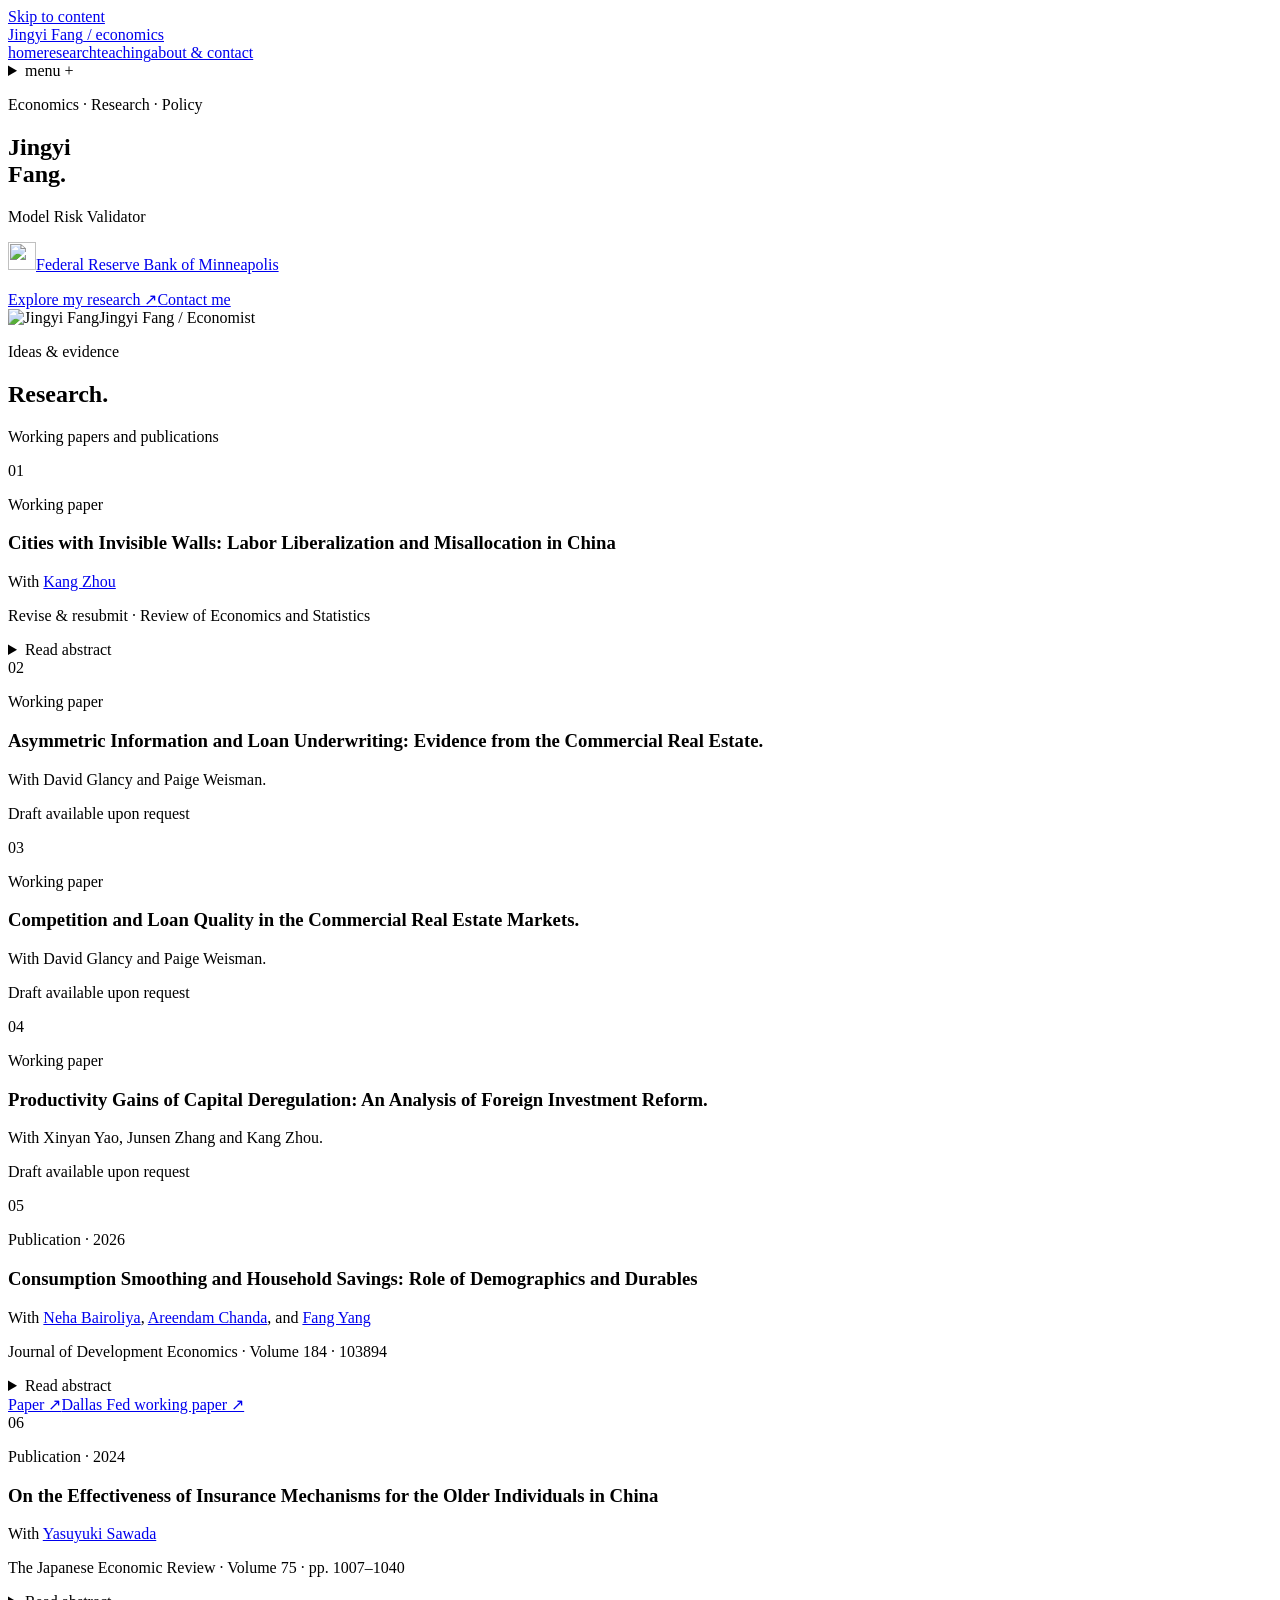
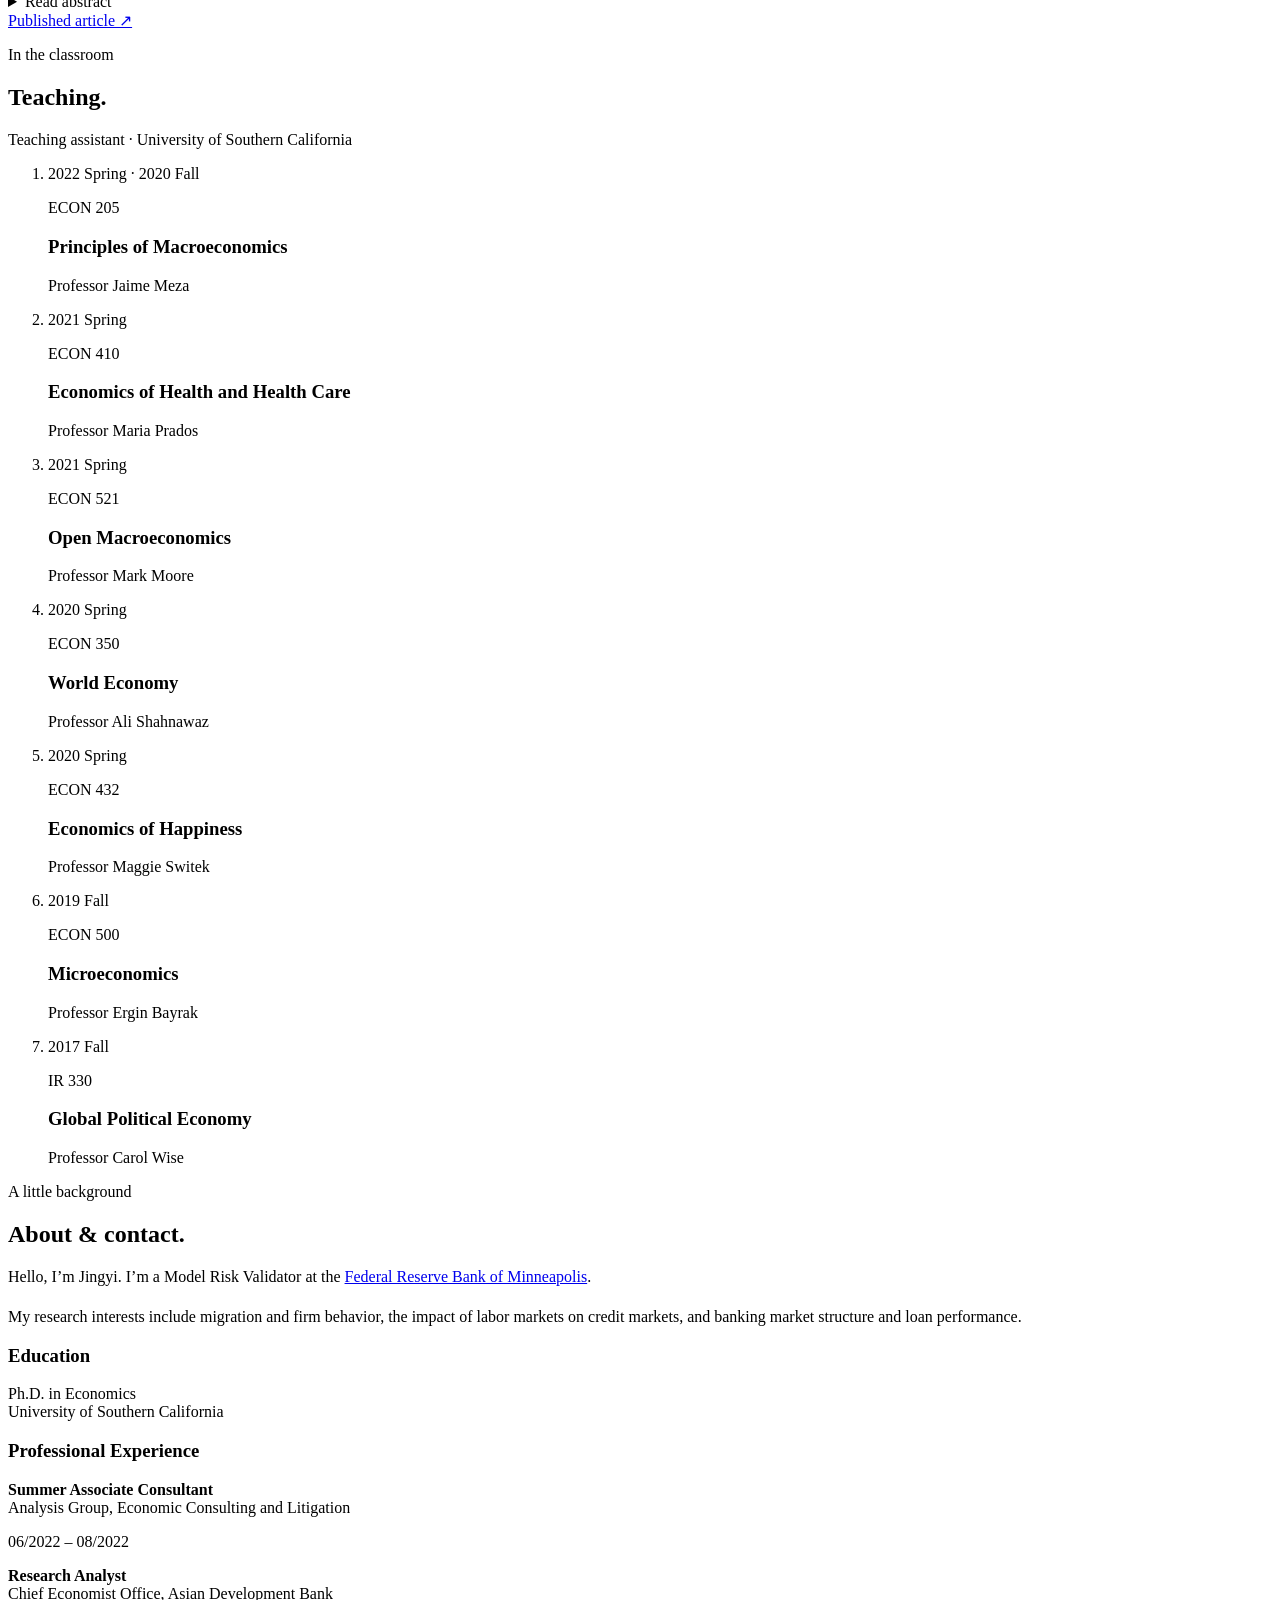
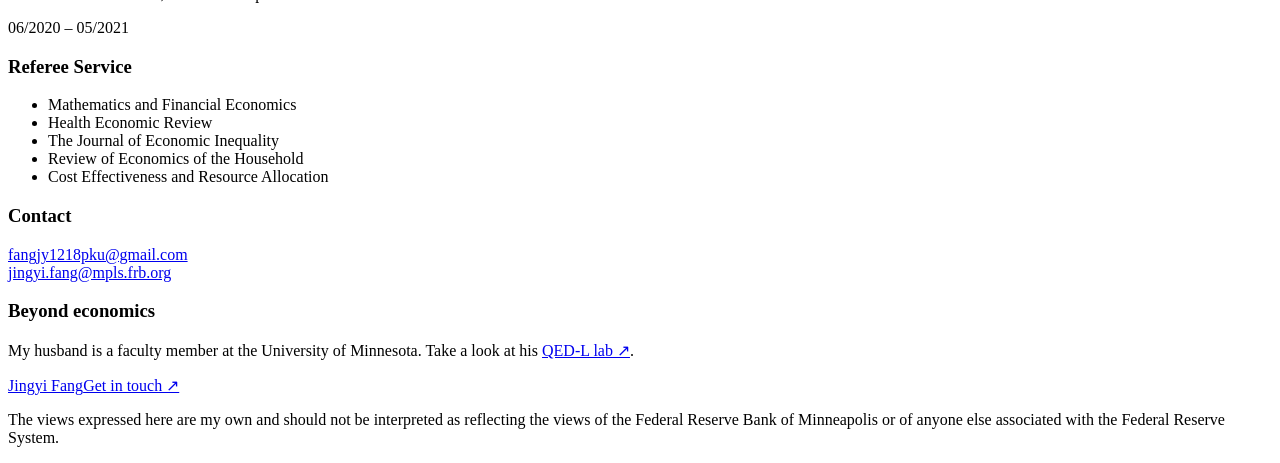
==== index.html @ 9ae495a2 "Add Jingyi Fang personal website" ====
<!doctype html><html lang="en"><head><meta charset="utf-8"><meta name="viewport" content="width=device-width,initial-scale=1"><title>Jingyi Fang | Economics</title><meta name="description" content="Jingyi Fang — economist and Model Risk Validator at the Federal Reserve Bank of Minneapolis. Research, publications, and teaching."><link rel="stylesheet" href="assets/style.css"><link rel="icon" href="assets/favicon.svg" type="image/svg+xml"></head><body><a class="skip" href="#main">Skip to content</a><header><a class="brand" href="#home">Jingyi Fang<span> / economics</span></a><nav aria-label="Main navigation"><a href="#home" aria-current="location">home</a><a href="#research" >research</a><a href="#teaching" >teaching</a><a href="#about" >about & contact</a></nav><details class="mobile"><summary>menu +</summary><nav aria-label="Mobile navigation"><a href="#home" aria-current="location">home</a><a href="#research" >research</a><a href="#teaching" >teaching</a><a href="#about" >about & contact</a></nav></details></header><main id="main"><section class="hero" id="home"><div class="hero-copy"><p class="eyebrow">Economics · Research · Policy</p><h1>Jingyi <br>Fang<span class="dot">.</span></h1><p class="position">Model Risk Validator</p><p class="affiliation"><a class="institution-link" href="https://www.minneapolisfed.org/" target="_blank" rel="noopener noreferrer"><img class="fed-symbol" src="assets/minneapolis-fed-symbol.svg" alt="" width="28" height="28"><span>Federal Reserve Bank of Minneapolis</span></a></p><div class="actions"><a class="button" href="#research">Explore my research ↗</a><a class="button outline" href="mailto:fangjy1218pku@gmail.com">Contact me</a></div></div><div class="portrait-wrap"><img src="assets/portrait.jpg" alt="Jingyi Fang" width="761" height="825"><span class="photo-caption">Jingyi Fang / Economist</span></div></section><section class="page-top" id="research"><p class="eyebrow">Ideas & evidence</p><h2>Research<span class="dot">.</span></h2><p>Working papers and publications</p></section><section class="section papers"><article id="invisible-walls" class="paper"><span class="paper-number">01</span><div><p class="eyebrow">Working paper</p><h3>Cities with Invisible Walls: Labor Liberalization and Misallocation in China</h3><p class="authors">With <a href="https://sites.google.com/view/zkhk">Kang Zhou</a></p><p class="journal">Revise & resubmit · Review of Economics and Statistics</p><details class="abstract"><summary>Read abstract</summary><p>We study the implications of migration barriers for labor misallocation by exploiting China’s hukou reform in the 2000s. The reform relaxed restrictions on rural migrant workers by granting them local hukou status. Employment increased by 26.0%, capital by 9.1%, and marginal revenue products of labor decreased by 30.2% for baseline high-productivity firms relative to low-productivity firms in treated prefectures compared with untreated ones. This suggests improved allocative efficiency as labor moved toward more productive firms. Efficiency gains were attenuated in later-reformed regions exposed to competition from early reform adopters. At the aggregate level, the reform increased productivity by 3.5% and manufacturing output by 6.48%.</p></details><div class="actions"></div></div></article><article id="loan-underwriting" class="paper"><span class="paper-number">02</span><div><p class="eyebrow">Working paper</p><h3>Asymmetric Information and Loan Underwriting: Evidence from the Commercial Real Estate.</h3><p class="authors">With David Glancy and Paige Weisman.</p><p class="draft-note">Draft available upon request</p></div></article><article id="competition-loan-quality" class="paper"><span class="paper-number">03</span><div><p class="eyebrow">Working paper</p><h3>Competition and Loan Quality in the Commercial Real Estate Markets.</h3><p class="authors">With David Glancy and Paige Weisman.</p><p class="draft-note">Draft available upon request</p></div></article><article id="capital-deregulation" class="paper"><span class="paper-number">04</span><div><p class="eyebrow">Working paper</p><h3>Productivity Gains of Capital Deregulation: An Analysis of Foreign Investment Reform.</h3><p class="authors">With Xinyan Yao, Junsen Zhang and Kang Zhou.</p><p class="draft-note">Draft available upon request</p></div></article><article id="consumption" class="paper"><span class="paper-number">05</span><div><p class="eyebrow">Publication · 2026</p><h3>Consumption Smoothing and Household Savings: Role of Demographics and Durables</h3><p class="authors">With <a href="https://www.nehabairoliya.com/">Neha Bairoliya</a>, <a href="https://faculty.lsu.edu/achanda/">Areendam Chanda</a>, and <a href="https://sites.google.com/view/fangyang/home">Fang Yang</a></p><p class="journal">Journal of Development Economics · Volume 184 · 103894</p><details class="abstract"><summary>Read abstract</summary><p>The canonical prediction of life-cycle models—that individuals smooth consumption over their lifetime—has mostly been tested in developed countries and has found little empirical support. We provide a developing-country perspective by examining life-cycle consumption, income, and savings in India. Unlike in the U.S., Indian households exhibit no growth in nondurable consumption after adjusting for family size. Saving for lumpy investments in consumer durables is a key driver of high savings rates and flat nondurable consumption over the life cycle.</p></details><div class="actions"><a class="button outline" href="https://papers.ssrn.com/sol3/papers.cfm?abstract_id=3997997">Paper ↗</a><a class="text-link" href="https://www.dallasfed.org/~/media/documents/research/papers/2025/wp2537.pdf">Dallas Fed working paper ↗</a></div></div></article><article id="insurance" class="paper"><span class="paper-number">06</span><div><p class="eyebrow">Publication · 2024</p><h3>On the Effectiveness of Insurance Mechanisms for the Older Individuals in China</h3><p class="authors">With <a href="https://sites.google.com/site/yasuyukisawadapage/main">Yasuyuki Sawada</a></p><p class="journal">The Japanese Economic Review · Volume 75 · pp. 1007–1040</p><details class="abstract"><summary>Read abstract</summary><p>Does consumption smoothing indicate efficient insurance mechanisms for older individuals? Using China Health and Retirement Longitudinal Study panel data from 2011, 2013, 2015, and 2018, we examine institutional and personal insurance channels. Conventional tests support consumption smoothing against adverse health shocks, particularly for basic food consumption. Yet the welfare costs of these shocks can be substantial, especially in rural areas. The findings suggest that stronger long-term care, pension systems, and other social safety nets can improve welfare even when consumption appears insensitive to shocks.</p></details><div class="actions"><a class="button outline" href="https://link.springer.com/article/10.1007/s42973-024-00181-6">Published article ↗</a></div></div></article></section><section class="page-top" id="teaching"><p class="eyebrow">In the classroom</p><h2>Teaching<span class="dot">.</span></h2><p>Teaching assistant · University of Southern California</p></section><section class="section"><ol class="courses"><li><div class="term">2022 Spring · 2020 Fall</div><div><p class="eyebrow">ECON 205</p><h3>Principles of Macroeconomics</h3><p>Professor Jaime Meza</p></div></li><li><div class="term">2021 Spring</div><div><p class="eyebrow">ECON 410</p><h3>Economics of Health and Health Care</h3><p>Professor Maria Prados</p></div></li><li><div class="term">2021 Spring</div><div><p class="eyebrow">ECON 521</p><h3>Open Macroeconomics</h3><p>Professor Mark Moore</p></div></li><li><div class="term">2020 Spring</div><div><p class="eyebrow">ECON 350</p><h3>World Economy</h3><p>Professor Ali Shahnawaz</p></div></li><li><div class="term">2020 Spring</div><div><p class="eyebrow">ECON 432</p><h3>Economics of Happiness</h3><p>Professor Maggie Switek</p></div></li><li><div class="term">2019 Fall</div><div><p class="eyebrow">ECON 500</p><h3>Microeconomics</h3><p>Professor Ergin Bayrak</p></div></li><li><div class="term">2017 Fall</div><div><p class="eyebrow">IR 330</p><h3>Global Political Economy</h3><p>Professor Carol Wise</p></div></li></ol></section><section class="page-top" id="about"><p class="eyebrow">A little background</p><h2>About & contact<span class="dot">.</span></h2></section><section class="section about one-page-about"><div><p style="margin-bottom:22px">Hello, I’m Jingyi. I’m a Model Risk Validator at the <a href="https://www.minneapolisfed.org/" target="_blank" rel="noopener noreferrer">Federal Reserve Bank of Minneapolis</a>.</p><p>My research interests include migration and firm behavior, the impact of labor markets on credit markets, and banking market structure and loan performance.</p><div class="info"><h3>Education</h3><p>Ph.D. in Economics<br>University of Southern California</p></div><div class="info"><h3>Professional Experience</h3><div class="experience-entry"><p><strong>Summer Associate Consultant</strong><br>Analysis Group, Economic Consulting and Litigation</p><p class="experience-dates"><time datetime="2022-06">06/2022</time> – <time datetime="2022-08">08/2022</time></p></div><div class="experience-entry"><p><strong>Research Analyst</strong><br>Chief Economist Office, Asian Development Bank</p><p class="experience-dates"><time datetime="2020-06">06/2020</time> – <time datetime="2021-05">05/2021</time></p></div></div><div class="info"><h3>Referee Service</h3><ul class="referee-list"><li>Mathematics and Financial Economics</li><li>Health Economic Review</li><li>The Journal of Economic Inequality</li><li>Review of Economics of the Household</li><li>Cost Effectiveness and Resource Allocation</li></ul></div><div class="info"><h3>Contact</h3><p><a href="mailto:fangjy1218pku@gmail.com">fangjy1218pku@gmail.com</a><br><a href="mailto:jingyi.fang@mpls.frb.org">jingyi.fang@mpls.frb.org</a></p></div><div class="info"><h3>Beyond economics</h3><p>My husband is a faculty member at the University of Minnesota. Take a look at his <a href="https://sites.google.com/view/gang-qiu/">QED-L lab ↗</a>.</p></div></div></section></main><footer><div class="foot-top"><a class="brand" href="#home">Jingyi Fang</a><a href="mailto:fangjy1218pku@gmail.com">Get in touch ↗</a></div><p>The views expressed here are my own and should not be interpreted as reflecting the views of the Federal Reserve Bank of Minneapolis or of anyone else associated with the Federal Reserve System.</p></footer><script>
const navLinks = [...document.querySelectorAll('nav a')];
const sections = [...document.querySelectorAll('#home,#research,#teaching,#about')];
function updateNav(){let active='home';for(const section of sections){if(section.getBoundingClientRect().top<=150)active=section.id;}for(const link of navLinks){if(link.hash==='#'+active)link.setAttribute('aria-current','location');else link.removeAttribute('aria-current');}}
window.addEventListener('scroll',updateNav,{passive:true});window.addEventListener('resize',updateNav);updateNav();
for(const link of navLinks)link.addEventListener('click',()=>{document.querySelector('.mobile').open=false;});
</script></body></html>
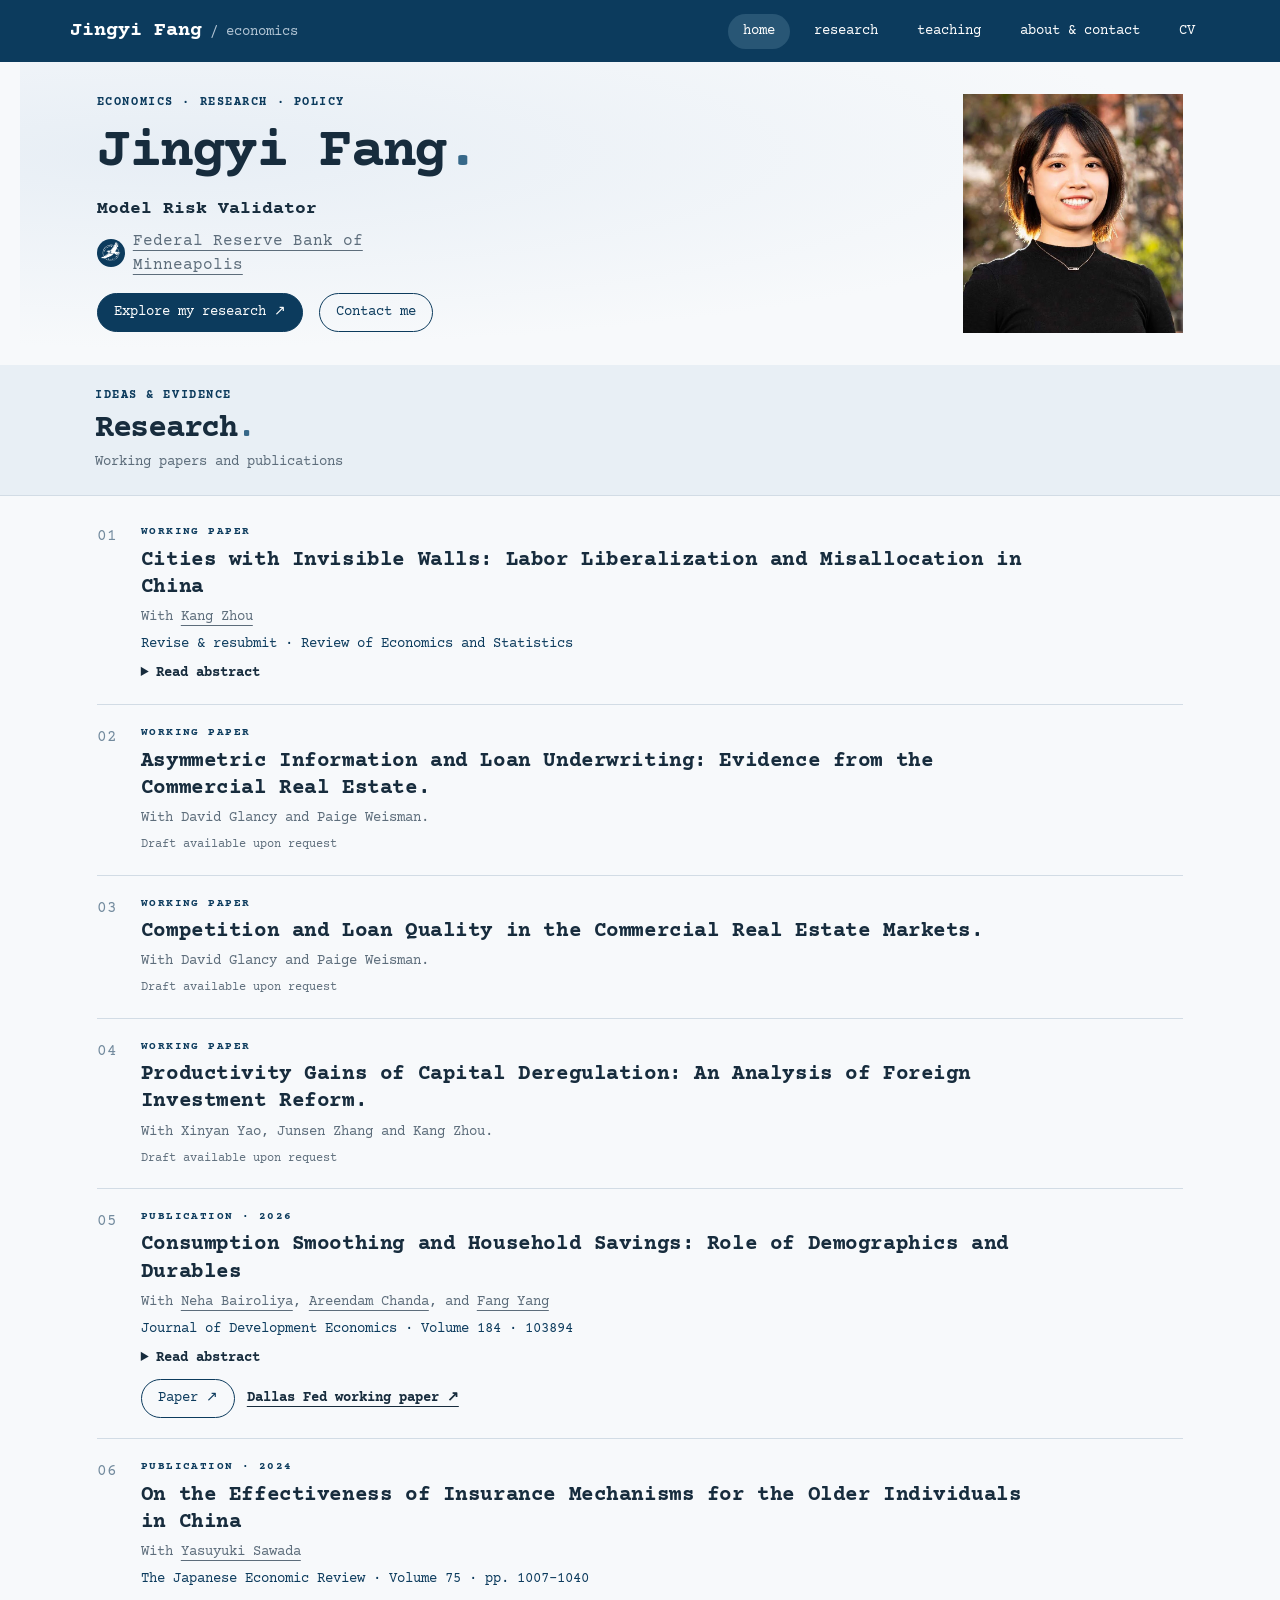
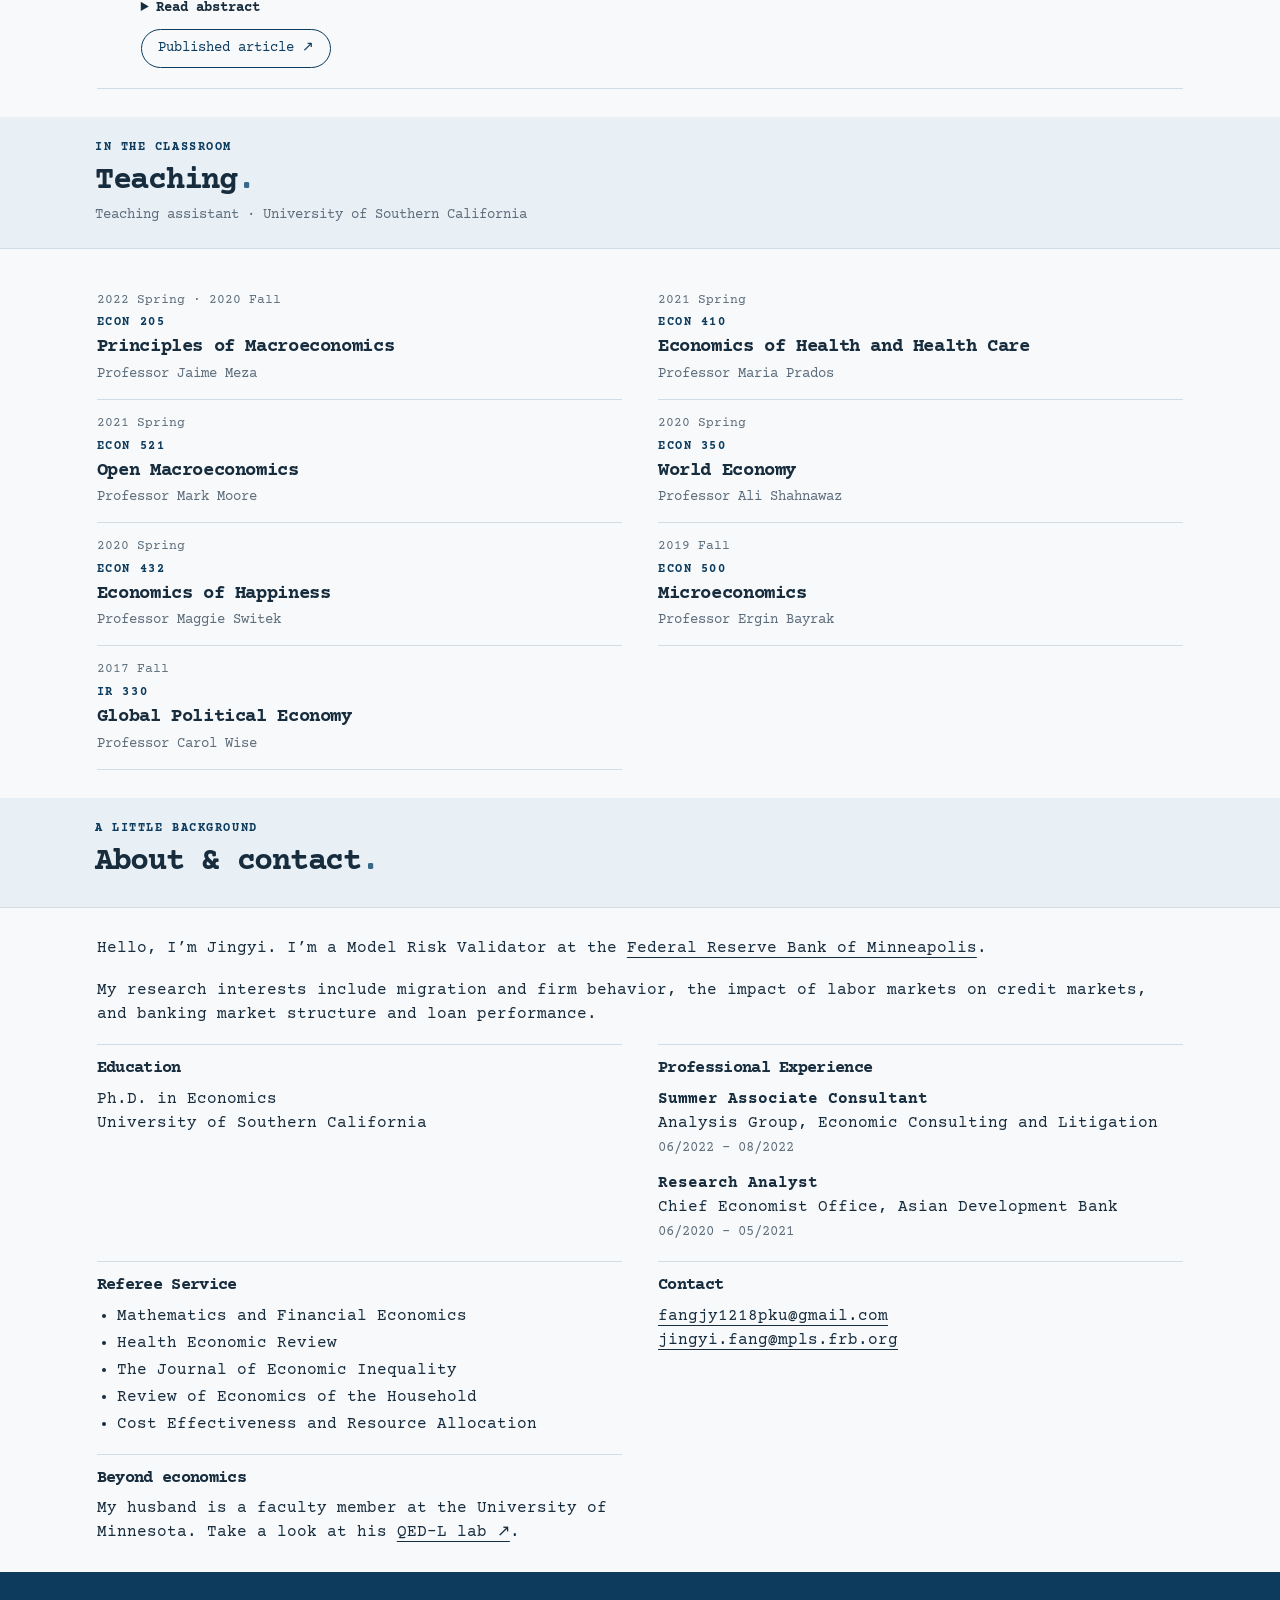
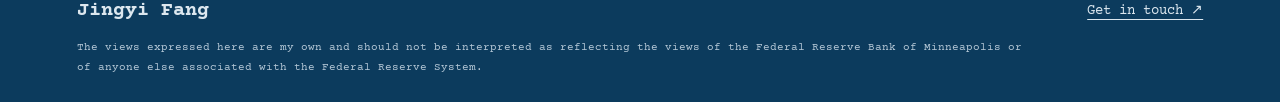
==== commit c926eed1: "Add CV navigation tab and latest academic CV PDF" ====
--- a/index.html
+++ b/index.html
@@ -1,4 +1,4 @@
-<!doctype html><html lang="en"><head><meta charset="utf-8"><meta name="viewport" content="width=device-width,initial-scale=1"><title>Jingyi Fang | Economics</title><meta name="description" content="Jingyi Fang — economist and Model Risk Validator at the Federal Reserve Bank of Minneapolis. Research, publications, and teaching."><link rel="stylesheet" href="assets/style.css"><link rel="icon" href="assets/favicon.svg" type="image/svg+xml"></head><body><a class="skip" href="#main">Skip to content</a><header><a class="brand" href="#home">Jingyi Fang<span> / economics</span></a><nav aria-label="Main navigation"><a href="#home" aria-current="location">home</a><a href="#research" >research</a><a href="#teaching" >teaching</a><a href="#about" >about & contact</a></nav><details class="mobile"><summary>menu +</summary><nav aria-label="Mobile navigation"><a href="#home" aria-current="location">home</a><a href="#research" >research</a><a href="#teaching" >teaching</a><a href="#about" >about & contact</a></nav></details></header><main id="main"><section class="hero" id="home"><div class="hero-copy"><p class="eyebrow">Economics · Research · Policy</p><h1>Jingyi <br>Fang<span class="dot">.</span></h1><p class="position">Model Risk Validator</p><p class="affiliation"><a class="institution-link" href="https://www.minneapolisfed.org/" target="_blank" rel="noopener noreferrer"><img class="fed-symbol" src="assets/minneapolis-fed-symbol.svg" alt="" width="28" height="28"><span>Federal Reserve Bank of Minneapolis</span></a></p><div class="actions"><a class="button" href="#research">Explore my research ↗</a><a class="button outline" href="mailto:fangjy1218pku@gmail.com">Contact me</a></div></div><div class="portrait-wrap"><img src="assets/portrait.jpg" alt="Jingyi Fang" width="761" height="825"><span class="photo-caption">Jingyi Fang / Economist</span></div></section><section class="page-top" id="research"><p class="eyebrow">Ideas & evidence</p><h2>Research<span class="dot">.</span></h2><p>Working papers and publications</p></section><section class="section papers"><article id="invisible-walls" class="paper"><span class="paper-number">01</span><div><p class="eyebrow">Working paper</p><h3>Cities with Invisible Walls: Labor Liberalization and Misallocation in China</h3><p class="authors">With <a href="https://sites.google.com/view/zkhk">Kang Zhou</a></p><p class="journal">Revise & resubmit · Review of Economics and Statistics</p><details class="abstract"><summary>Read abstract</summary><p>We study the implications of migration barriers for labor misallocation by exploiting China’s hukou reform in the 2000s. The reform relaxed restrictions on rural migrant workers by granting them local hukou status. Employment increased by 26.0%, capital by 9.1%, and marginal revenue products of labor decreased by 30.2% for baseline high-productivity firms relative to low-productivity firms in treated prefectures compared with untreated ones. This suggests improved allocative efficiency as labor moved toward more productive firms. Efficiency gains were attenuated in later-reformed regions exposed to competition from early reform adopters. At the aggregate level, the reform increased productivity by 3.5% and manufacturing output by 6.48%.</p></details><div class="actions"></div></div></article><article id="loan-underwriting" class="paper"><span class="paper-number">02</span><div><p class="eyebrow">Working paper</p><h3>Asymmetric Information and Loan Underwriting: Evidence from the Commercial Real Estate.</h3><p class="authors">With David Glancy and Paige Weisman.</p><p class="draft-note">Draft available upon request</p></div></article><article id="competition-loan-quality" class="paper"><span class="paper-number">03</span><div><p class="eyebrow">Working paper</p><h3>Competition and Loan Quality in the Commercial Real Estate Markets.</h3><p class="authors">With David Glancy and Paige Weisman.</p><p class="draft-note">Draft available upon request</p></div></article><article id="capital-deregulation" class="paper"><span class="paper-number">04</span><div><p class="eyebrow">Working paper</p><h3>Productivity Gains of Capital Deregulation: An Analysis of Foreign Investment Reform.</h3><p class="authors">With Xinyan Yao, Junsen Zhang and Kang Zhou.</p><p class="draft-note">Draft available upon request</p></div></article><article id="consumption" class="paper"><span class="paper-number">05</span><div><p class="eyebrow">Publication · 2026</p><h3>Consumption Smoothing and Household Savings: Role of Demographics and Durables</h3><p class="authors">With <a href="https://www.nehabairoliya.com/">Neha Bairoliya</a>, <a href="https://faculty.lsu.edu/achanda/">Areendam Chanda</a>, and <a href="https://sites.google.com/view/fangyang/home">Fang Yang</a></p><p class="journal">Journal of Development Economics · Volume 184 · 103894</p><details class="abstract"><summary>Read abstract</summary><p>The canonical prediction of life-cycle models—that individuals smooth consumption over their lifetime—has mostly been tested in developed countries and has found little empirical support. We provide a developing-country perspective by examining life-cycle consumption, income, and savings in India. Unlike in the U.S., Indian households exhibit no growth in nondurable consumption after adjusting for family size. Saving for lumpy investments in consumer durables is a key driver of high savings rates and flat nondurable consumption over the life cycle.</p></details><div class="actions"><a class="button outline" href="https://papers.ssrn.com/sol3/papers.cfm?abstract_id=3997997">Paper ↗</a><a class="text-link" href="https://www.dallasfed.org/~/media/documents/research/papers/2025/wp2537.pdf">Dallas Fed working paper ↗</a></div></div></article><article id="insurance" class="paper"><span class="paper-number">06</span><div><p class="eyebrow">Publication · 2024</p><h3>On the Effectiveness of Insurance Mechanisms for the Older Individuals in China</h3><p class="authors">With <a href="https://sites.google.com/site/yasuyukisawadapage/main">Yasuyuki Sawada</a></p><p class="journal">The Japanese Economic Review · Volume 75 · pp. 1007–1040</p><details class="abstract"><summary>Read abstract</summary><p>Does consumption smoothing indicate efficient insurance mechanisms for older individuals? Using China Health and Retirement Longitudinal Study panel data from 2011, 2013, 2015, and 2018, we examine institutional and personal insurance channels. Conventional tests support consumption smoothing against adverse health shocks, particularly for basic food consumption. Yet the welfare costs of these shocks can be substantial, especially in rural areas. The findings suggest that stronger long-term care, pension systems, and other social safety nets can improve welfare even when consumption appears insensitive to shocks.</p></details><div class="actions"><a class="button outline" href="https://link.springer.com/article/10.1007/s42973-024-00181-6">Published article ↗</a></div></div></article></section><section class="page-top" id="teaching"><p class="eyebrow">In the classroom</p><h2>Teaching<span class="dot">.</span></h2><p>Teaching assistant · University of Southern California</p></section><section class="section"><ol class="courses"><li><div class="term">2022 Spring · 2020 Fall</div><div><p class="eyebrow">ECON 205</p><h3>Principles of Macroeconomics</h3><p>Professor Jaime Meza</p></div></li><li><div class="term">2021 Spring</div><div><p class="eyebrow">ECON 410</p><h3>Economics of Health and Health Care</h3><p>Professor Maria Prados</p></div></li><li><div class="term">2021 Spring</div><div><p class="eyebrow">ECON 521</p><h3>Open Macroeconomics</h3><p>Professor Mark Moore</p></div></li><li><div class="term">2020 Spring</div><div><p class="eyebrow">ECON 350</p><h3>World Economy</h3><p>Professor Ali Shahnawaz</p></div></li><li><div class="term">2020 Spring</div><div><p class="eyebrow">ECON 432</p><h3>Economics of Happiness</h3><p>Professor Maggie Switek</p></div></li><li><div class="term">2019 Fall</div><div><p class="eyebrow">ECON 500</p><h3>Microeconomics</h3><p>Professor Ergin Bayrak</p></div></li><li><div class="term">2017 Fall</div><div><p class="eyebrow">IR 330</p><h3>Global Political Economy</h3><p>Professor Carol Wise</p></div></li></ol></section><section class="page-top" id="about"><p class="eyebrow">A little background</p><h2>About & contact<span class="dot">.</span></h2></section><section class="section about one-page-about"><div><p style="margin-bottom:22px">Hello, I’m Jingyi. I’m a Model Risk Validator at the <a href="https://www.minneapolisfed.org/" target="_blank" rel="noopener noreferrer">Federal Reserve Bank of Minneapolis</a>.</p><p>My research interests include migration and firm behavior, the impact of labor markets on credit markets, and banking market structure and loan performance.</p><div class="info"><h3>Education</h3><p>Ph.D. in Economics<br>University of Southern California</p></div><div class="info"><h3>Professional Experience</h3><div class="experience-entry"><p><strong>Summer Associate Consultant</strong><br>Analysis Group, Economic Consulting and Litigation</p><p class="experience-dates"><time datetime="2022-06">06/2022</time> – <time datetime="2022-08">08/2022</time></p></div><div class="experience-entry"><p><strong>Research Analyst</strong><br>Chief Economist Office, Asian Development Bank</p><p class="experience-dates"><time datetime="2020-06">06/2020</time> – <time datetime="2021-05">05/2021</time></p></div></div><div class="info"><h3>Referee Service</h3><ul class="referee-list"><li>Mathematics and Financial Economics</li><li>Health Economic Review</li><li>The Journal of Economic Inequality</li><li>Review of Economics of the Household</li><li>Cost Effectiveness and Resource Allocation</li></ul></div><div class="info"><h3>Contact</h3><p><a href="mailto:fangjy1218pku@gmail.com">fangjy1218pku@gmail.com</a><br><a href="mailto:jingyi.fang@mpls.frb.org">jingyi.fang@mpls.frb.org</a></p></div><div class="info"><h3>Beyond economics</h3><p>My husband is a faculty member at the University of Minnesota. Take a look at his <a href="https://sites.google.com/view/gang-qiu/">QED-L lab ↗</a>.</p></div></div></section></main><footer><div class="foot-top"><a class="brand" href="#home">Jingyi Fang</a><a href="mailto:fangjy1218pku@gmail.com">Get in touch ↗</a></div><p>The views expressed here are my own and should not be interpreted as reflecting the views of the Federal Reserve Bank of Minneapolis or of anyone else associated with the Federal Reserve System.</p></footer><script>
+<!doctype html><html lang="en"><head><meta charset="utf-8"><meta name="viewport" content="width=device-width,initial-scale=1"><title>Jingyi Fang | Economics</title><meta name="description" content="Jingyi Fang — economist and Model Risk Validator at the Federal Reserve Bank of Minneapolis. Research, publications, and teaching."><link rel="stylesheet" href="assets/style.css"><link rel="icon" href="assets/favicon.svg" type="image/svg+xml"></head><body><a class="skip" href="#main">Skip to content</a><header><a class="brand" href="#home">Jingyi Fang<span> / economics</span></a><nav aria-label="Main navigation"><a href="#home" aria-current="location">home</a><a href="#research" >research</a><a href="#teaching" >teaching</a><a href="#about" >about & contact</a><a href="assets/Jingyi_Fang_CV.pdf" target="_blank" rel="noopener noreferrer" aria-label="CV (PDF, opens in a new tab)">CV</a></nav><details class="mobile"><summary>menu +</summary><nav aria-label="Mobile navigation"><a href="#home" aria-current="location">home</a><a href="#research" >research</a><a href="#teaching" >teaching</a><a href="#about" >about & contact</a><a href="assets/Jingyi_Fang_CV.pdf" target="_blank" rel="noopener noreferrer" aria-label="CV (PDF, opens in a new tab)">CV</a></nav></details></header><main id="main"><section class="hero" id="home"><div class="hero-copy"><p class="eyebrow">Economics · Research · Policy</p><h1>Jingyi <br>Fang<span class="dot">.</span></h1><p class="position">Model Risk Validator</p><p class="affiliation"><a class="institution-link" href="https://www.minneapolisfed.org/" target="_blank" rel="noopener noreferrer"><img class="fed-symbol" src="assets/minneapolis-fed-symbol.svg" alt="" width="28" height="28"><span>Federal Reserve Bank of Minneapolis</span></a></p><div class="actions"><a class="button" href="#research">Explore my research ↗</a><a class="button outline" href="mailto:fangjy1218pku@gmail.com">Contact me</a></div></div><div class="portrait-wrap"><img src="assets/portrait.jpg" alt="Jingyi Fang" width="761" height="825"><span class="photo-caption">Jingyi Fang / Economist</span></div></section><section class="page-top" id="research"><p class="eyebrow">Ideas & evidence</p><h2>Research<span class="dot">.</span></h2><p>Working papers and publications</p></section><section class="section papers"><article id="invisible-walls" class="paper"><span class="paper-number">01</span><div><p class="eyebrow">Working paper</p><h3>Cities with Invisible Walls: Labor Liberalization and Misallocation in China</h3><p class="authors">With <a href="https://sites.google.com/view/zkhk">Kang Zhou</a></p><p class="journal">Revise & resubmit · Review of Economics and Statistics</p><details class="abstract"><summary>Read abstract</summary><p>We study the implications of migration barriers for labor misallocation by exploiting China’s hukou reform in the 2000s. The reform relaxed restrictions on rural migrant workers by granting them local hukou status. Employment increased by 26.0%, capital by 9.1%, and marginal revenue products of labor decreased by 30.2% for baseline high-productivity firms relative to low-productivity firms in treated prefectures compared with untreated ones. This suggests improved allocative efficiency as labor moved toward more productive firms. Efficiency gains were attenuated in later-reformed regions exposed to competition from early reform adopters. At the aggregate level, the reform increased productivity by 3.5% and manufacturing output by 6.48%.</p></details><div class="actions"></div></div></article><article id="loan-underwriting" class="paper"><span class="paper-number">02</span><div><p class="eyebrow">Working paper</p><h3>Asymmetric Information and Loan Underwriting: Evidence from the Commercial Real Estate.</h3><p class="authors">With David Glancy and Paige Weisman.</p><p class="draft-note">Draft available upon request</p></div></article><article id="competition-loan-quality" class="paper"><span class="paper-number">03</span><div><p class="eyebrow">Working paper</p><h3>Competition and Loan Quality in the Commercial Real Estate Markets.</h3><p class="authors">With David Glancy and Paige Weisman.</p><p class="draft-note">Draft available upon request</p></div></article><article id="capital-deregulation" class="paper"><span class="paper-number">04</span><div><p class="eyebrow">Working paper</p><h3>Productivity Gains of Capital Deregulation: An Analysis of Foreign Investment Reform.</h3><p class="authors">With Xinyan Yao, Junsen Zhang and Kang Zhou.</p><p class="draft-note">Draft available upon request</p></div></article><article id="consumption" class="paper"><span class="paper-number">05</span><div><p class="eyebrow">Publication · 2026</p><h3>Consumption Smoothing and Household Savings: Role of Demographics and Durables</h3><p class="authors">With <a href="https://www.nehabairoliya.com/">Neha Bairoliya</a>, <a href="https://faculty.lsu.edu/achanda/">Areendam Chanda</a>, and <a href="https://sites.google.com/view/fangyang/home">Fang Yang</a></p><p class="journal">Journal of Development Economics · Volume 184 · 103894</p><details class="abstract"><summary>Read abstract</summary><p>The canonical prediction of life-cycle models—that individuals smooth consumption over their lifetime—has mostly been tested in developed countries and has found little empirical support. We provide a developing-country perspective by examining life-cycle consumption, income, and savings in India. Unlike in the U.S., Indian households exhibit no growth in nondurable consumption after adjusting for family size. Saving for lumpy investments in consumer durables is a key driver of high savings rates and flat nondurable consumption over the life cycle.</p></details><div class="actions"><a class="button outline" href="https://papers.ssrn.com/sol3/papers.cfm?abstract_id=3997997">Paper ↗</a><a class="text-link" href="https://www.dallasfed.org/~/media/documents/research/papers/2025/wp2537.pdf">Dallas Fed working paper ↗</a></div></div></article><article id="insurance" class="paper"><span class="paper-number">06</span><div><p class="eyebrow">Publication · 2024</p><h3>On the Effectiveness of Insurance Mechanisms for the Older Individuals in China</h3><p class="authors">With <a href="https://sites.google.com/site/yasuyukisawadapage/main">Yasuyuki Sawada</a></p><p class="journal">The Japanese Economic Review · Volume 75 · pp. 1007–1040</p><details class="abstract"><summary>Read abstract</summary><p>Does consumption smoothing indicate efficient insurance mechanisms for older individuals? Using China Health and Retirement Longitudinal Study panel data from 2011, 2013, 2015, and 2018, we examine institutional and personal insurance channels. Conventional tests support consumption smoothing against adverse health shocks, particularly for basic food consumption. Yet the welfare costs of these shocks can be substantial, especially in rural areas. The findings suggest that stronger long-term care, pension systems, and other social safety nets can improve welfare even when consumption appears insensitive to shocks.</p></details><div class="actions"><a class="button outline" href="https://link.springer.com/article/10.1007/s42973-024-00181-6">Published article ↗</a></div></div></article></section><section class="page-top" id="teaching"><p class="eyebrow">In the classroom</p><h2>Teaching<span class="dot">.</span></h2><p>Teaching assistant · University of Southern California</p></section><section class="section"><ol class="courses"><li><div class="term">2022 Spring · 2020 Fall</div><div><p class="eyebrow">ECON 205</p><h3>Principles of Macroeconomics</h3><p>Professor Jaime Meza</p></div></li><li><div class="term">2021 Spring</div><div><p class="eyebrow">ECON 410</p><h3>Economics of Health and Health Care</h3><p>Professor Maria Prados</p></div></li><li><div class="term">2021 Spring</div><div><p class="eyebrow">ECON 521</p><h3>Open Macroeconomics</h3><p>Professor Mark Moore</p></div></li><li><div class="term">2020 Spring</div><div><p class="eyebrow">ECON 350</p><h3>World Economy</h3><p>Professor Ali Shahnawaz</p></div></li><li><div class="term">2020 Spring</div><div><p class="eyebrow">ECON 432</p><h3>Economics of Happiness</h3><p>Professor Maggie Switek</p></div></li><li><div class="term">2019 Fall</div><div><p class="eyebrow">ECON 500</p><h3>Microeconomics</h3><p>Professor Ergin Bayrak</p></div></li><li><div class="term">2017 Fall</div><div><p class="eyebrow">IR 330</p><h3>Global Political Economy</h3><p>Professor Carol Wise</p></div></li></ol></section><section class="page-top" id="about"><p class="eyebrow">A little background</p><h2>About & contact<span class="dot">.</span></h2></section><section class="section about one-page-about"><div><p style="margin-bottom:22px">Hello, I’m Jingyi. I’m a Model Risk Validator at the <a href="https://www.minneapolisfed.org/" target="_blank" rel="noopener noreferrer">Federal Reserve Bank of Minneapolis</a>.</p><p>My research interests include migration and firm behavior, the impact of labor markets on credit markets, and banking market structure and loan performance.</p><div class="info"><h3>Education</h3><p>Ph.D. in Economics<br>University of Southern California</p></div><div class="info"><h3>Professional Experience</h3><div class="experience-entry"><p><strong>Summer Associate Consultant</strong><br>Analysis Group, Economic Consulting and Litigation</p><p class="experience-dates"><time datetime="2022-06">06/2022</time> – <time datetime="2022-08">08/2022</time></p></div><div class="experience-entry"><p><strong>Research Analyst</strong><br>Chief Economist Office, Asian Development Bank</p><p class="experience-dates"><time datetime="2020-06">06/2020</time> – <time datetime="2021-05">05/2021</time></p></div></div><div class="info"><h3>Referee Service</h3><ul class="referee-list"><li>Mathematics and Financial Economics</li><li>Health Economic Review</li><li>The Journal of Economic Inequality</li><li>Review of Economics of the Household</li><li>Cost Effectiveness and Resource Allocation</li></ul></div><div class="info"><h3>Contact</h3><p><a href="mailto:fangjy1218pku@gmail.com">fangjy1218pku@gmail.com</a><br><a href="mailto:jingyi.fang@mpls.frb.org">jingyi.fang@mpls.frb.org</a></p></div><div class="info"><h3>Beyond economics</h3><p>My husband is a faculty member at the University of Minnesota. Take a look at his <a href="https://sites.google.com/view/gang-qiu/">QED-L lab ↗</a>.</p></div></div></section></main><footer><div class="foot-top"><a class="brand" href="#home">Jingyi Fang</a><a href="mailto:fangjy1218pku@gmail.com">Get in touch ↗</a></div><p>The views expressed here are my own and should not be interpreted as reflecting the views of the Federal Reserve Bank of Minneapolis or of anyone else associated with the Federal Reserve System.</p></footer><script>
 const navLinks = [...document.querySelectorAll('nav a')];
 const sections = [...document.querySelectorAll('#home,#research,#teaching,#about')];
 function updateNav(){let active='home';for(const section of sections){if(section.getBoundingClientRect().top<=150)active=section.id;}for(const link of navLinks){if(link.hash==='#'+active)link.setAttribute('aria-current','location');else link.removeAttribute('aria-current');}}
--- a/assets/style.css
+++ b/assets/style.css
@@ -0,0 +1,92 @@
+@import url('https://fonts.googleapis.com/css2?family=Courier+Prime:wght@400;700&display=swap');
+:root{--ink:#172c3d;--teal:#0c3b5d;--paper:#f7f9fb;--line:#d2dce5;--muted:#5d6d7b}*{box-sizing:border-box}html{scroll-behavior:smooth;scroll-padding-top:100px}body{margin:0;background:var(--paper);color:var(--ink);font-family:'Courier Prime','Courier New',monospace;font-size:16px;line-height:1.65}a{color:inherit;text-underline-offset:5px}a:hover{color:#8b4150}header{height:82px;padding:0 5.5%;background:#0c3b5d;color:#fff;display:flex;justify-content:space-between;align-items:center;position:sticky;top:0;z-index:9}.brand{font-weight:700;font-size:20px;text-decoration:none}.brand span{color:#b1c4d4;font-size:14px;font-weight:400}nav{display:flex;gap:9px}nav a{padding:7px 15px;text-decoration:none;font-size:14px;border-radius:25px}nav a[aria-current],nav a:hover{background:#285675;color:white}.mobile{display:none}.skip{position:absolute;top:-60px}.skip:focus{top:0;background:white;padding:10px;z-index:30}h1,h2,h3,p{margin:0}h1,h2,h3{line-height:1.15;letter-spacing:-.04em}h1{font-size:clamp(55px,7.5vw,112px)}h2{font-size:36px}h3{font-size:26px}.dot{color:#376889}.eyebrow{text-transform:uppercase;letter-spacing:.13em;font-size:12px;color:var(--teal);margin-bottom:24px;font-weight:700}.hero{max-width:1440px;margin:auto;min-height:660px;display:grid;grid-template-columns:1.15fr 1fr;align-items:center;padding:65px 8%;gap:8%;background:radial-gradient(ellipse at 12% 30%,#e7eef5,transparent 65%)}.hero h1{margin-bottom:28px}.position{font-size:20px;font-weight:700}.affiliation{max-width:340px;margin-top:6px;color:var(--muted)}.actions{display:flex;gap:16px;flex-wrap:wrap;align-items:center;margin-top:29px}.button{display:inline-block;background:var(--teal);color:white;border:1px solid var(--teal);padding:11px 21px;border-radius:30px;text-decoration:none;font-size:14px}.button:hover{background:#082b45;color:#fff}.outline{background:transparent;color:var(--teal)}.portrait-wrap{position:relative;padding:0 20px 22px 0}.portrait-wrap:after{content:'';position:absolute;inset:22px 0 0 22px;background:#d6e2ec;z-index:0;border-radius:180px 180px 4px 4px}.portrait-wrap img{position:relative;z-index:1;width:100%;height:460px;object-fit:cover;object-position:center 28%;border-radius:180px 180px 4px 4px;filter:saturate(.8)}.photo-caption{position:absolute;bottom:-16px;left:0;font-size:11px;letter-spacing:.12em;text-transform:uppercase;color:var(--muted)}.section{max-width:1240px;margin:auto;padding:80px 6%}.intro{display:grid;grid-template-columns:1fr 1.2fr;gap:80px;border-top:1px solid var(--line)}.large{font-size:20px;line-height:1.6;margin-bottom:20px}.intro p:not(.eyebrow){margin-bottom:22px}.text-link{font-size:14px;font-weight:700}.selected{padding-top:40px}.section-head{display:flex;justify-content:space-between;align-items:end;margin-bottom:35px}.section-head .eyebrow{margin-bottom:12px}.featured{display:block;position:relative;padding:32px 70px 32px 0;border-top:1px solid var(--line);text-decoration:none}.featured:last-child{border-bottom:1px solid var(--line)}.featured:hover h3{text-decoration:underline;text-underline-offset:6px}.index{color:var(--muted);font-size:12px;display:block;margin-bottom:15px}.featured h3{max-width:850px;margin-bottom:14px}.featured p{font-size:14px;color:var(--muted);margin-bottom:12px}.status{font-size:12px;color:var(--teal)}.arrow{position:absolute;right:10px;top:70px;font-size:32px}.page-top{background:#e8eff5;padding:70px max(6%,calc((100vw - 1090px)/2));border-bottom:1px solid var(--line)}.page-top h1{font-size:clamp(40px,5.5vw,72px);margin-bottom:18px}.page-top>p:last-child{color:var(--muted)}.paper{display:grid;grid-template-columns:50px 1fr;gap:24px;padding:0 0 48px;margin-bottom:48px;border-bottom:1px solid var(--line);scroll-margin-top:110px}.paper-number{color:#738b9e;font-size:22px}.paper h2{font-size:30px;max-width:890px}.paper .eyebrow{margin-bottom:16px}.authors{margin-top:18px;color:var(--muted);font-size:14px}.journal{font-size:14px;color:var(--teal);margin-top:16px}.abstract{margin-top:25px;max-width:860px}.abstract summary{cursor:pointer;font-size:14px;font-weight:700;width:fit-content}.abstract p{margin-top:20px;color:#425567}.paper .actions:empty{display:none}.courses{list-style:none;padding:0;margin:0}.courses li{display:grid;grid-template-columns:260px 1fr;gap:25px;padding:30px 0;border-bottom:1px solid var(--line)}.term{font-size:13px;color:var(--muted);padding-top:5px}.courses h2{font-size:25px}.courses .eyebrow{margin-bottom:8px}.courses p:last-child{margin-top:13px;color:var(--muted);font-size:14px}.about{display:grid;grid-template-columns:.8fr 1.2fr;gap:75px;align-items:start}.about>img{width:100%;height:auto;border-radius:4px}.about .large{margin-top:22px}.info{margin-top:30px;padding-top:24px;border-top:1px solid var(--line)}.info h3{font-size:18px;margin-bottom:12px}.info a{overflow-wrap:anywhere}footer{background:#0c3b5d;color:#dce7ef;padding:40px 8%}.foot-top{display:flex;justify-content:space-between;align-items:center;margin-bottom:24px}.foot-top>a:last-child{font-size:14px}footer>p{max-width:950px;color:#b4c7d6;font-size:11px;line-height:1.8}:focus-visible{outline:3px solid #a45b53;outline-offset:5px}@media(min-width:1500px){.hero{min-height:720px}}@media(max-width:850px){header{height:72px}.brand span{display:none}nav{gap:0}nav a{padding:7px 10px}.hero{padding:50px 6%;gap:7%;min-height:560px}.portrait-wrap img{height:370px}.intro{gap:35px}.about{gap:35px}.courses li{grid-template-columns:190px 1fr}}@media(max-width:620px){header>nav{display:none}.mobile{display:block;position:relative}.mobile summary{cursor:pointer;list-style:none;font-size:14px;border:1px solid #6c8da5;border-radius:30px;padding:5px 14px}.mobile nav{position:absolute;right:0;top:43px;width:190px;background:#0c3b5d;padding:12px;display:flex;flex-direction:column;border-radius:8px}.hero{grid-template-columns:1fr;padding:45px 7% 55px;gap:40px}.hero h1{font-size:76px;line-height:.98}.hero h1 br{display:none}.hero .eyebrow{font-size:10px}.hero-copy{order:0}.portrait-wrap{max-width:340px;width:100%;margin:auto}.portrait-wrap img{height:345px}.position{font-size:18px}.actions{gap:10px}.button{font-size:12px;padding:10px 15px}.section{padding:50px 7%}.intro,.about{grid-template-columns:1fr;gap:28px}h2{font-size:29px}.large{font-size:18px}.section-head{align-items:start;gap:16px}.section-head .text-link{margin-top:28px;white-space:nowrap;font-size:12px}.featured{padding-right:25px}.featured h3{font-size:23px}.arrow{right:0;font-size:22px}.page-top{padding:45px 7%}.page-top h1{font-size:43px}.paper{grid-template-columns:1fr;gap:12px}.paper-number{font-size:14px}.paper h2{font-size:26px}.courses li{grid-template-columns:1fr;gap:10px}.about>img{max-width:290px}footer{padding:32px 7%}.foot-top .brand{font-size:18px}.foot-top>a:last-child{font-size:12px}}
+.hero-copy,.portrait-wrap,.intro>div,.about>div{min-width:0}@media(max-width:620px){.hero h1 br{display:initial}.hero h1{font-size:68px}.affiliation{overflow-wrap:break-word}.hero{overflow:hidden}}
+
+/* Single-page section layout */
+.page-top h2{font-size:clamp(40px,5.5vw,72px);margin-bottom:18px}.paper h3{font-size:30px;max-width:890px}.courses h3{font-size:25px}.one-page-about{display:block;max-width:1000px}.one-page-about>div{max-width:760px}.one-page-about>div>h3{font-size:36px}.one-page-about .info h3{font-size:18px}.page-top{scroll-margin-top:0}#home{scroll-margin-top:0}@media(max-width:620px){.page-top h2{font-size:43px}.paper h3{font-size:26px}.one-page-about>div>h3{font-size:29px}}@media(prefers-reduced-motion:reduce){html{scroll-behavior:auto}}
+/* Plain, uncropped portrait */
+.portrait-wrap{padding:0;background:none;box-shadow:none;border-radius:0}
+.portrait-wrap::after{display:none}
+.portrait-wrap img{width:100%;height:auto;aspect-ratio:auto;border-radius:0;box-shadow:none;filter:none}
+.photo-caption{display:none}
+
+
+.one-page-about .about-role{font-size:14px;line-height:1.6;font-weight:400;margin:0 0 22px;color:var(--muted)}
+
+.draft-note{margin-top:16px;font-size:12px;line-height:1.6;color:var(--muted)}
+
+.experience-entry+.experience-entry{margin-top:24px}.experience-dates{font-size:14px;color:var(--muted);margin-top:5px}
+
+.referee-list{margin:0;padding-left:1.25em}.referee-list li+li{margin-top:6px}
+
+.affiliation{max-width:none}.institution-link{display:inline-flex;align-items:center;gap:8px}.fed-symbol{display:block;width:28px;height:28px;flex:0 0 28px;background:#0c3b5d;border-radius:50%;padding:2px}.institution-link span{max-width:340px}
+
+/* Compact academic layout */
+html{scroll-padding-top:80px}
+body{line-height:1.5}
+header{height:62px}
+.hero{min-height:0;max-width:1240px;grid-template-columns:minmax(0,1fr) 220px;padding:32px 6%;gap:40px}
+.hero h1{font-size:56px;line-height:1.1;margin-bottom:12px}
+.hero h1 br{display:none}
+.hero .eyebrow{margin-bottom:10px}
+.hero .position{font-size:18px}
+.hero .actions{margin-top:16px}
+.portrait-wrap{width:100%;max-width:220px;margin:0;justify-self:end}
+.portrait-wrap img{display:block}
+.page-top{padding:22px max(6%,calc((100vw - 1090px)/2))}
+.page-top .eyebrow{margin-bottom:6px}
+.page-top h2{font-size:32px;margin-bottom:5px}
+.page-top>p:last-child{font-size:14px}
+.section{padding:28px 6%}
+.paper{grid-template-columns:30px minmax(0,1fr);gap:14px;padding-bottom:20px;margin-bottom:20px;scroll-margin-top:80px}
+.paper:last-child{margin-bottom:0}
+.paper-number{font-size:16px}
+.paper .eyebrow{margin-bottom:6px;font-size:11px}
+.paper h3{font-size:21px;line-height:1.3;letter-spacing:-.02em}
+.authors,.journal,.draft-note{margin-top:6px}
+.abstract{margin-top:8px}
+.abstract p{margin-top:10px}
+.paper .actions{margin-top:10px;gap:12px}
+.button{padding:8px 16px}
+.courses{display:grid;grid-template-columns:repeat(2,minmax(0,1fr));column-gap:36px}
+.courses li{grid-template-columns:1fr;gap:4px;padding:14px 0;align-content:start}
+.courses .term{padding-top:0}
+.courses .eyebrow{margin-bottom:3px}
+.courses h3{font-size:19px;line-height:1.3;letter-spacing:-.02em}
+.courses p:last-child{margin-top:4px}
+.one-page-about{max-width:1240px}
+.one-page-about>div{max-width:none;display:grid;grid-template-columns:repeat(2,minmax(0,1fr));column-gap:36px;row-gap:18px}
+.one-page-about>div>p{grid-column:1/-1}
+.one-page-about>div>p:first-child{margin-bottom:0!important}
+.info{margin-top:0;padding-top:14px}
+.info h3,.one-page-about .info h3{font-size:17px;margin-bottom:8px}
+.experience-entry+.experience-entry{margin-top:12px}
+.experience-dates{margin-top:3px}
+.referee-list li+li{margin-top:3px}
+footer{padding:24px 6%}
+.foot-top{margin-bottom:12px}
+@media(max-width:850px){
+.hero{grid-template-columns:minmax(0,1fr) 180px;gap:24px}
+.hero h1{font-size:48px}
+.courses,.one-page-about>div{column-gap:24px}
+}
+@media(max-width:620px){
+header{height:60px}
+.hero{padding:24px 6%;grid-template-columns:minmax(0,1fr) 100px;gap:16px;align-items:start}
+.hero h1{font-size:38px;line-height:1.1}
+.hero h1 br{display:none}
+.hero .position{font-size:16px}
+.hero .affiliation{font-size:14px}
+.hero .eyebrow{font-size:10px}
+.hero .actions{gap:8px}
+.portrait-wrap{max-width:100px}
+.page-top{padding:20px 6%}
+.page-top h2{font-size:28px}
+.section{padding:24px 6%}
+.paper{grid-template-columns:22px minmax(0,1fr);gap:10px;padding-bottom:18px;margin-bottom:18px}
+.paper h3{font-size:19px}
+.courses,.one-page-about>div{grid-template-columns:1fr}
+.courses li{padding:12px 0}
+.one-page-about>div{row-gap:16px}
+.institution-link{align-items:flex-start}
+}
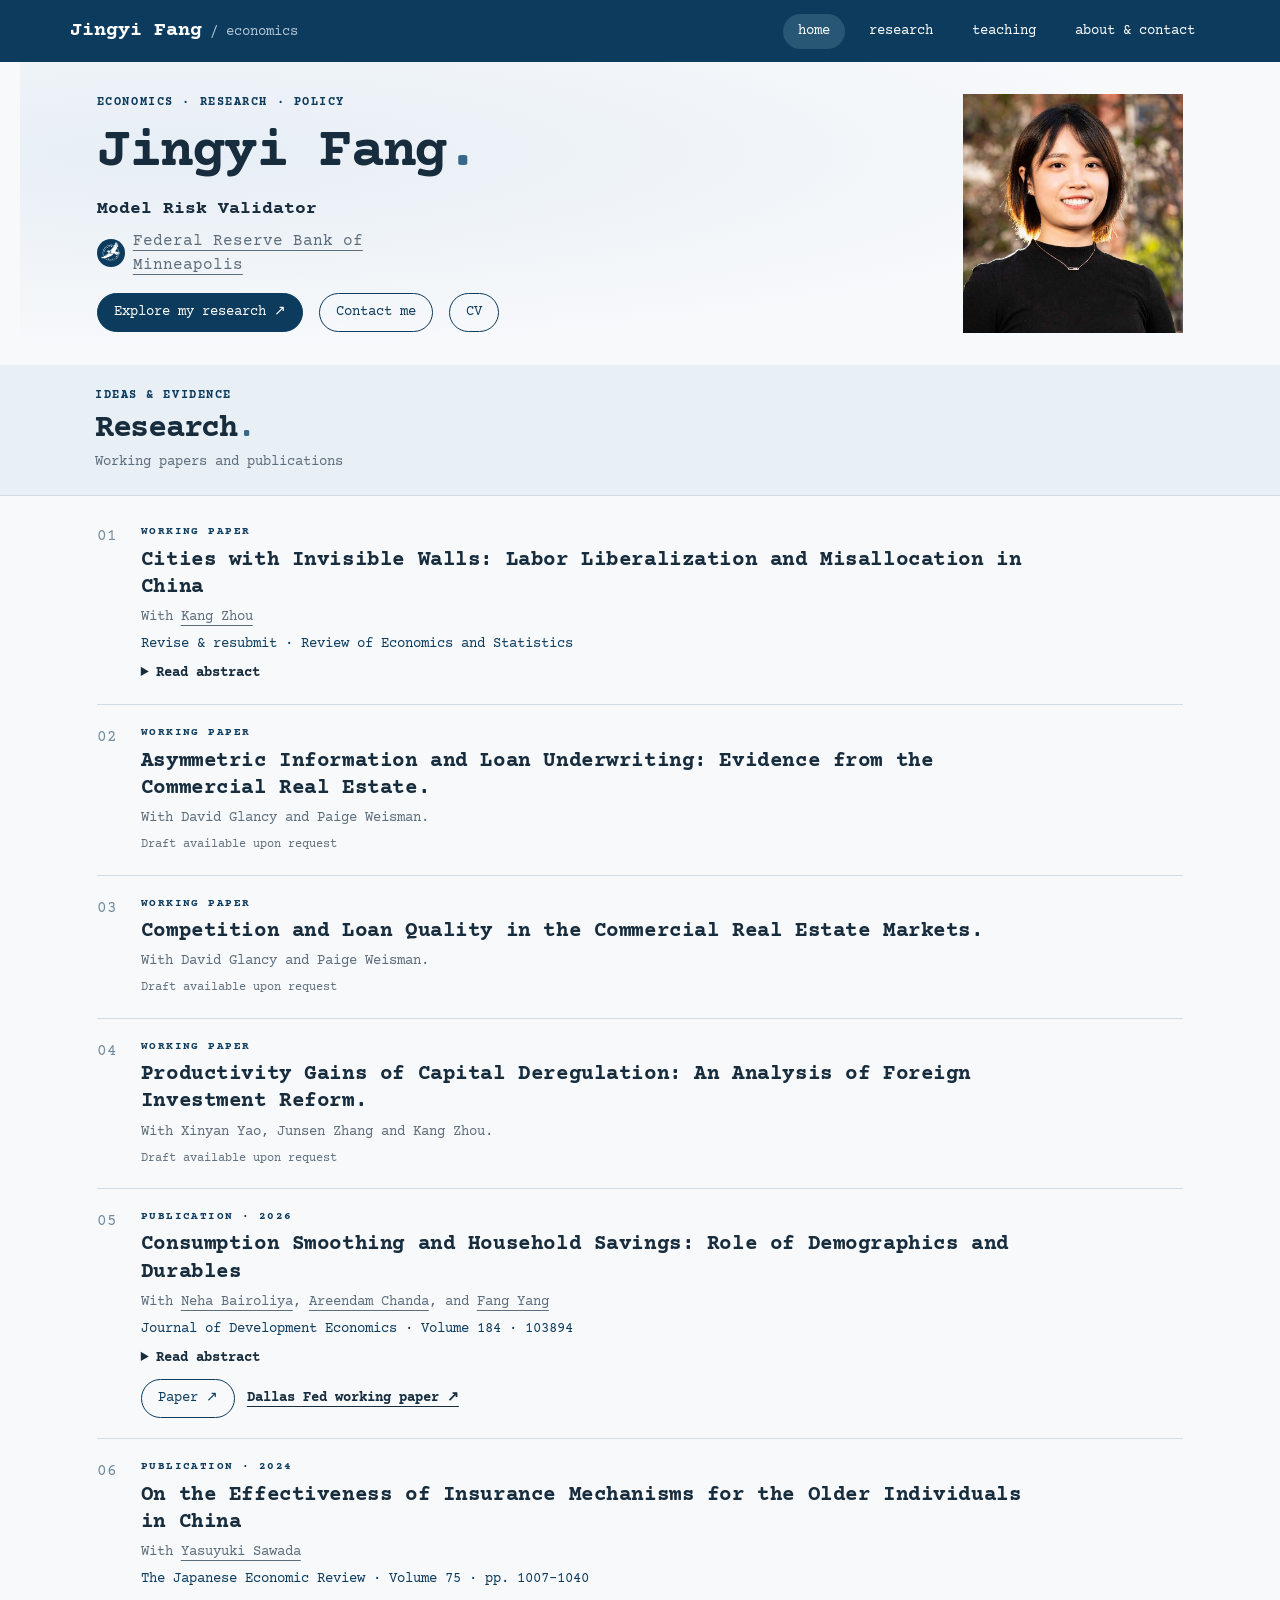
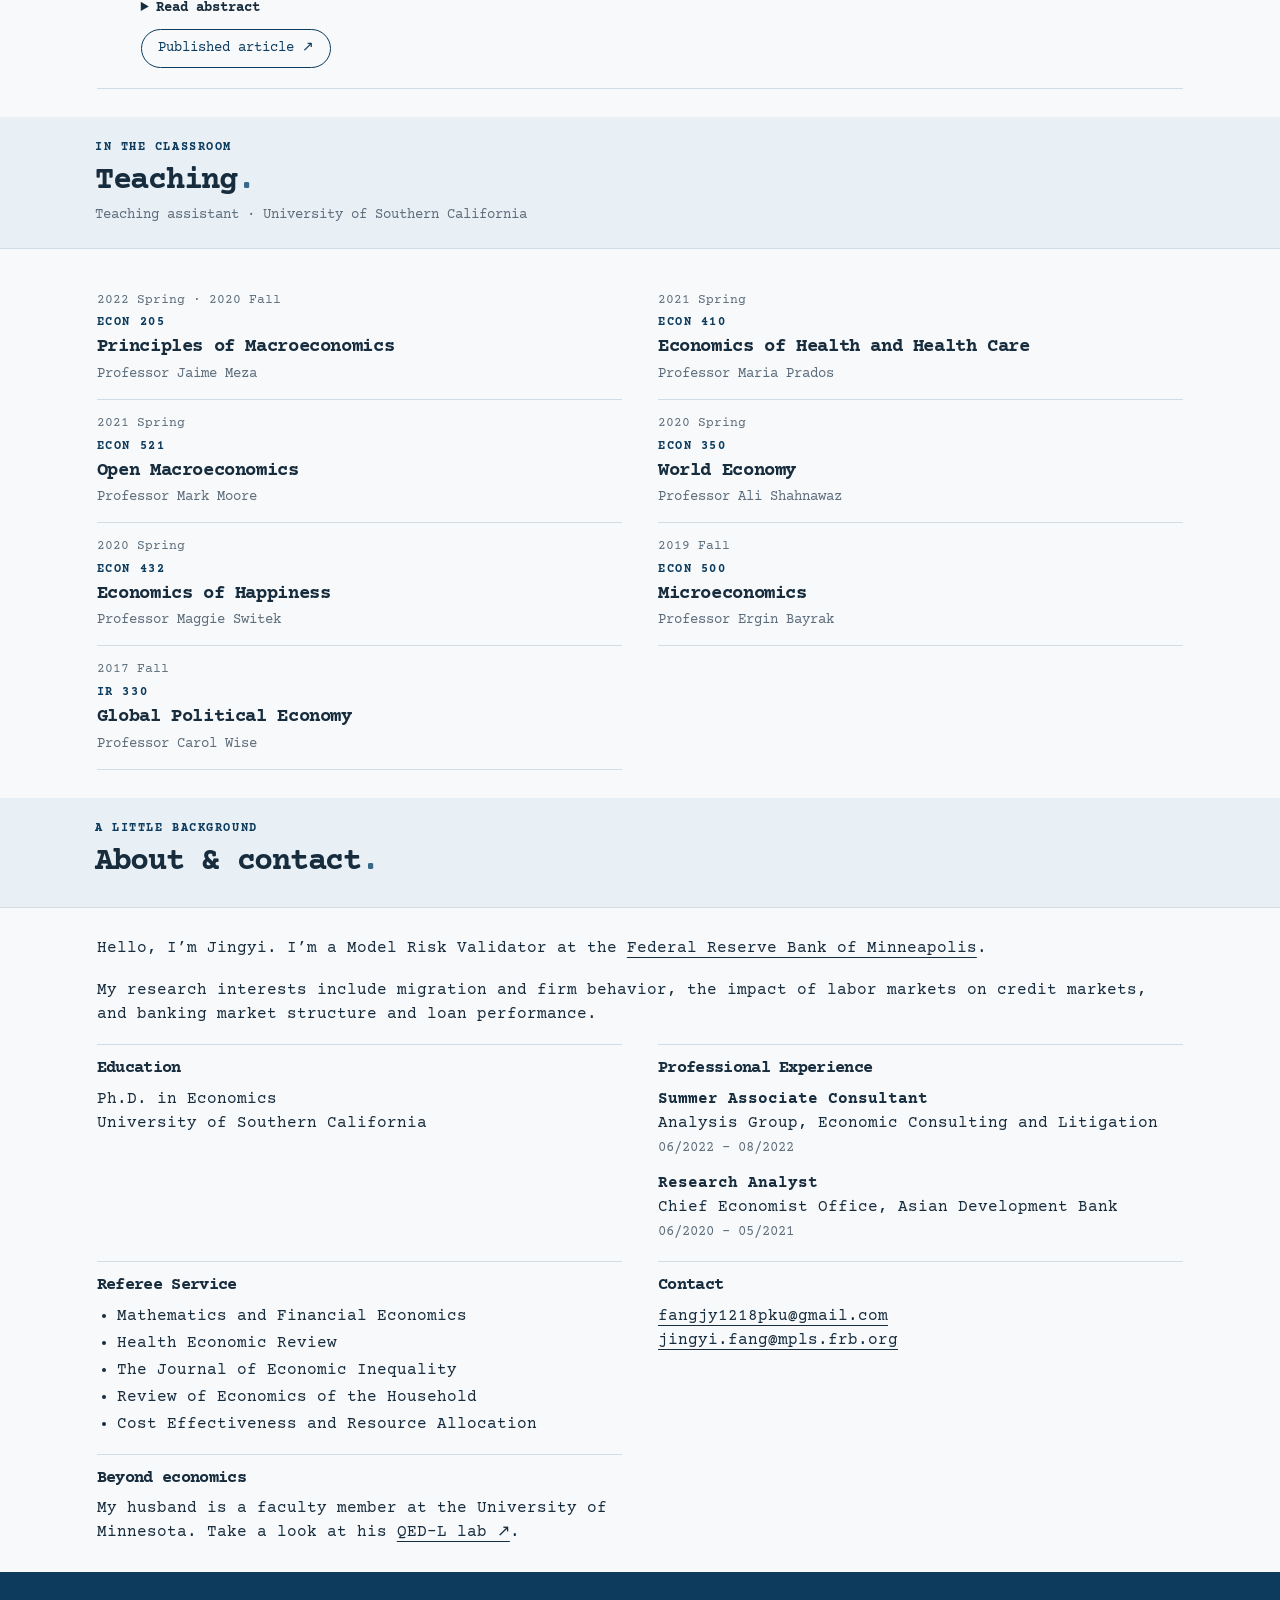
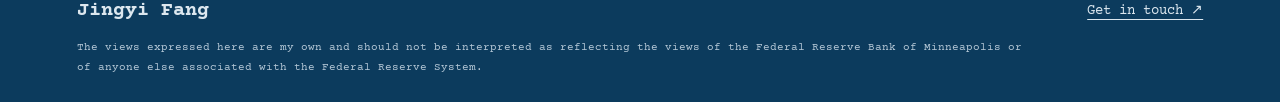
==== commit f405ee08: "Move CV link beside Contact me in hero actions" ====
--- a/index.html
+++ b/index.html
@@ -1,4 +1,4 @@
-<!doctype html><html lang="en"><head><meta charset="utf-8"><meta name="viewport" content="width=device-width,initial-scale=1"><title>Jingyi Fang | Economics</title><meta name="description" content="Jingyi Fang — economist and Model Risk Validator at the Federal Reserve Bank of Minneapolis. Research, publications, and teaching."><link rel="stylesheet" href="assets/style.css"><link rel="icon" href="assets/favicon.svg" type="image/svg+xml"></head><body><a class="skip" href="#main">Skip to content</a><header><a class="brand" href="#home">Jingyi Fang<span> / economics</span></a><nav aria-label="Main navigation"><a href="#home" aria-current="location">home</a><a href="#research" >research</a><a href="#teaching" >teaching</a><a href="#about" >about & contact</a><a href="assets/Jingyi_Fang_CV.pdf" target="_blank" rel="noopener noreferrer" aria-label="CV (PDF, opens in a new tab)">CV</a></nav><details class="mobile"><summary>menu +</summary><nav aria-label="Mobile navigation"><a href="#home" aria-current="location">home</a><a href="#research" >research</a><a href="#teaching" >teaching</a><a href="#about" >about & contact</a><a href="assets/Jingyi_Fang_CV.pdf" target="_blank" rel="noopener noreferrer" aria-label="CV (PDF, opens in a new tab)">CV</a></nav></details></header><main id="main"><section class="hero" id="home"><div class="hero-copy"><p class="eyebrow">Economics · Research · Policy</p><h1>Jingyi <br>Fang<span class="dot">.</span></h1><p class="position">Model Risk Validator</p><p class="affiliation"><a class="institution-link" href="https://www.minneapolisfed.org/" target="_blank" rel="noopener noreferrer"><img class="fed-symbol" src="assets/minneapolis-fed-symbol.svg" alt="" width="28" height="28"><span>Federal Reserve Bank of Minneapolis</span></a></p><div class="actions"><a class="button" href="#research">Explore my research ↗</a><a class="button outline" href="mailto:fangjy1218pku@gmail.com">Contact me</a></div></div><div class="portrait-wrap"><img src="assets/portrait.jpg" alt="Jingyi Fang" width="761" height="825"><span class="photo-caption">Jingyi Fang / Economist</span></div></section><section class="page-top" id="research"><p class="eyebrow">Ideas & evidence</p><h2>Research<span class="dot">.</span></h2><p>Working papers and publications</p></section><section class="section papers"><article id="invisible-walls" class="paper"><span class="paper-number">01</span><div><p class="eyebrow">Working paper</p><h3>Cities with Invisible Walls: Labor Liberalization and Misallocation in China</h3><p class="authors">With <a href="https://sites.google.com/view/zkhk">Kang Zhou</a></p><p class="journal">Revise & resubmit · Review of Economics and Statistics</p><details class="abstract"><summary>Read abstract</summary><p>We study the implications of migration barriers for labor misallocation by exploiting China’s hukou reform in the 2000s. The reform relaxed restrictions on rural migrant workers by granting them local hukou status. Employment increased by 26.0%, capital by 9.1%, and marginal revenue products of labor decreased by 30.2% for baseline high-productivity firms relative to low-productivity firms in treated prefectures compared with untreated ones. This suggests improved allocative efficiency as labor moved toward more productive firms. Efficiency gains were attenuated in later-reformed regions exposed to competition from early reform adopters. At the aggregate level, the reform increased productivity by 3.5% and manufacturing output by 6.48%.</p></details><div class="actions"></div></div></article><article id="loan-underwriting" class="paper"><span class="paper-number">02</span><div><p class="eyebrow">Working paper</p><h3>Asymmetric Information and Loan Underwriting: Evidence from the Commercial Real Estate.</h3><p class="authors">With David Glancy and Paige Weisman.</p><p class="draft-note">Draft available upon request</p></div></article><article id="competition-loan-quality" class="paper"><span class="paper-number">03</span><div><p class="eyebrow">Working paper</p><h3>Competition and Loan Quality in the Commercial Real Estate Markets.</h3><p class="authors">With David Glancy and Paige Weisman.</p><p class="draft-note">Draft available upon request</p></div></article><article id="capital-deregulation" class="paper"><span class="paper-number">04</span><div><p class="eyebrow">Working paper</p><h3>Productivity Gains of Capital Deregulation: An Analysis of Foreign Investment Reform.</h3><p class="authors">With Xinyan Yao, Junsen Zhang and Kang Zhou.</p><p class="draft-note">Draft available upon request</p></div></article><article id="consumption" class="paper"><span class="paper-number">05</span><div><p class="eyebrow">Publication · 2026</p><h3>Consumption Smoothing and Household Savings: Role of Demographics and Durables</h3><p class="authors">With <a href="https://www.nehabairoliya.com/">Neha Bairoliya</a>, <a href="https://faculty.lsu.edu/achanda/">Areendam Chanda</a>, and <a href="https://sites.google.com/view/fangyang/home">Fang Yang</a></p><p class="journal">Journal of Development Economics · Volume 184 · 103894</p><details class="abstract"><summary>Read abstract</summary><p>The canonical prediction of life-cycle models—that individuals smooth consumption over their lifetime—has mostly been tested in developed countries and has found little empirical support. We provide a developing-country perspective by examining life-cycle consumption, income, and savings in India. Unlike in the U.S., Indian households exhibit no growth in nondurable consumption after adjusting for family size. Saving for lumpy investments in consumer durables is a key driver of high savings rates and flat nondurable consumption over the life cycle.</p></details><div class="actions"><a class="button outline" href="https://papers.ssrn.com/sol3/papers.cfm?abstract_id=3997997">Paper ↗</a><a class="text-link" href="https://www.dallasfed.org/~/media/documents/research/papers/2025/wp2537.pdf">Dallas Fed working paper ↗</a></div></div></article><article id="insurance" class="paper"><span class="paper-number">06</span><div><p class="eyebrow">Publication · 2024</p><h3>On the Effectiveness of Insurance Mechanisms for the Older Individuals in China</h3><p class="authors">With <a href="https://sites.google.com/site/yasuyukisawadapage/main">Yasuyuki Sawada</a></p><p class="journal">The Japanese Economic Review · Volume 75 · pp. 1007–1040</p><details class="abstract"><summary>Read abstract</summary><p>Does consumption smoothing indicate efficient insurance mechanisms for older individuals? Using China Health and Retirement Longitudinal Study panel data from 2011, 2013, 2015, and 2018, we examine institutional and personal insurance channels. Conventional tests support consumption smoothing against adverse health shocks, particularly for basic food consumption. Yet the welfare costs of these shocks can be substantial, especially in rural areas. The findings suggest that stronger long-term care, pension systems, and other social safety nets can improve welfare even when consumption appears insensitive to shocks.</p></details><div class="actions"><a class="button outline" href="https://link.springer.com/article/10.1007/s42973-024-00181-6">Published article ↗</a></div></div></article></section><section class="page-top" id="teaching"><p class="eyebrow">In the classroom</p><h2>Teaching<span class="dot">.</span></h2><p>Teaching assistant · University of Southern California</p></section><section class="section"><ol class="courses"><li><div class="term">2022 Spring · 2020 Fall</div><div><p class="eyebrow">ECON 205</p><h3>Principles of Macroeconomics</h3><p>Professor Jaime Meza</p></div></li><li><div class="term">2021 Spring</div><div><p class="eyebrow">ECON 410</p><h3>Economics of Health and Health Care</h3><p>Professor Maria Prados</p></div></li><li><div class="term">2021 Spring</div><div><p class="eyebrow">ECON 521</p><h3>Open Macroeconomics</h3><p>Professor Mark Moore</p></div></li><li><div class="term">2020 Spring</div><div><p class="eyebrow">ECON 350</p><h3>World Economy</h3><p>Professor Ali Shahnawaz</p></div></li><li><div class="term">2020 Spring</div><div><p class="eyebrow">ECON 432</p><h3>Economics of Happiness</h3><p>Professor Maggie Switek</p></div></li><li><div class="term">2019 Fall</div><div><p class="eyebrow">ECON 500</p><h3>Microeconomics</h3><p>Professor Ergin Bayrak</p></div></li><li><div class="term">2017 Fall</div><div><p class="eyebrow">IR 330</p><h3>Global Political Economy</h3><p>Professor Carol Wise</p></div></li></ol></section><section class="page-top" id="about"><p class="eyebrow">A little background</p><h2>About & contact<span class="dot">.</span></h2></section><section class="section about one-page-about"><div><p style="margin-bottom:22px">Hello, I’m Jingyi. I’m a Model Risk Validator at the <a href="https://www.minneapolisfed.org/" target="_blank" rel="noopener noreferrer">Federal Reserve Bank of Minneapolis</a>.</p><p>My research interests include migration and firm behavior, the impact of labor markets on credit markets, and banking market structure and loan performance.</p><div class="info"><h3>Education</h3><p>Ph.D. in Economics<br>University of Southern California</p></div><div class="info"><h3>Professional Experience</h3><div class="experience-entry"><p><strong>Summer Associate Consultant</strong><br>Analysis Group, Economic Consulting and Litigation</p><p class="experience-dates"><time datetime="2022-06">06/2022</time> – <time datetime="2022-08">08/2022</time></p></div><div class="experience-entry"><p><strong>Research Analyst</strong><br>Chief Economist Office, Asian Development Bank</p><p class="experience-dates"><time datetime="2020-06">06/2020</time> – <time datetime="2021-05">05/2021</time></p></div></div><div class="info"><h3>Referee Service</h3><ul class="referee-list"><li>Mathematics and Financial Economics</li><li>Health Economic Review</li><li>The Journal of Economic Inequality</li><li>Review of Economics of the Household</li><li>Cost Effectiveness and Resource Allocation</li></ul></div><div class="info"><h3>Contact</h3><p><a href="mailto:fangjy1218pku@gmail.com">fangjy1218pku@gmail.com</a><br><a href="mailto:jingyi.fang@mpls.frb.org">jingyi.fang@mpls.frb.org</a></p></div><div class="info"><h3>Beyond economics</h3><p>My husband is a faculty member at the University of Minnesota. Take a look at his <a href="https://sites.google.com/view/gang-qiu/">QED-L lab ↗</a>.</p></div></div></section></main><footer><div class="foot-top"><a class="brand" href="#home">Jingyi Fang</a><a href="mailto:fangjy1218pku@gmail.com">Get in touch ↗</a></div><p>The views expressed here are my own and should not be interpreted as reflecting the views of the Federal Reserve Bank of Minneapolis or of anyone else associated with the Federal Reserve System.</p></footer><script>
+<!doctype html><html lang="en"><head><meta charset="utf-8"><meta name="viewport" content="width=device-width,initial-scale=1"><title>Jingyi Fang | Economics</title><meta name="description" content="Jingyi Fang — economist and Model Risk Validator at the Federal Reserve Bank of Minneapolis. Research, publications, and teaching."><link rel="stylesheet" href="assets/style.css"><link rel="icon" href="assets/favicon.svg" type="image/svg+xml"></head><body><a class="skip" href="#main">Skip to content</a><header><a class="brand" href="#home">Jingyi Fang<span> / economics</span></a><nav aria-label="Main navigation"><a href="#home" aria-current="location">home</a><a href="#research" >research</a><a href="#teaching" >teaching</a><a href="#about" >about & contact</a></nav><details class="mobile"><summary>menu +</summary><nav aria-label="Mobile navigation"><a href="#home" aria-current="location">home</a><a href="#research" >research</a><a href="#teaching" >teaching</a><a href="#about" >about & contact</a></nav></details></header><main id="main"><section class="hero" id="home"><div class="hero-copy"><p class="eyebrow">Economics · Research · Policy</p><h1>Jingyi <br>Fang<span class="dot">.</span></h1><p class="position">Model Risk Validator</p><p class="affiliation"><a class="institution-link" href="https://www.minneapolisfed.org/" target="_blank" rel="noopener noreferrer"><img class="fed-symbol" src="assets/minneapolis-fed-symbol.svg" alt="" width="28" height="28"><span>Federal Reserve Bank of Minneapolis</span></a></p><div class="actions"><a class="button" href="#research">Explore my research ↗</a><a class="button outline" href="mailto:fangjy1218pku@gmail.com">Contact me</a><a class="button outline" href="assets/Jingyi_Fang_CV.pdf" target="_blank" rel="noopener noreferrer" aria-label="CV (PDF, opens in a new tab)">CV</a></div></div><div class="portrait-wrap"><img src="assets/portrait.jpg" alt="Jingyi Fang" width="761" height="825"><span class="photo-caption">Jingyi Fang / Economist</span></div></section><section class="page-top" id="research"><p class="eyebrow">Ideas & evidence</p><h2>Research<span class="dot">.</span></h2><p>Working papers and publications</p></section><section class="section papers"><article id="invisible-walls" class="paper"><span class="paper-number">01</span><div><p class="eyebrow">Working paper</p><h3>Cities with Invisible Walls: Labor Liberalization and Misallocation in China</h3><p class="authors">With <a href="https://sites.google.com/view/zkhk">Kang Zhou</a></p><p class="journal">Revise & resubmit · Review of Economics and Statistics</p><details class="abstract"><summary>Read abstract</summary><p>We study the implications of migration barriers for labor misallocation by exploiting China’s hukou reform in the 2000s. The reform relaxed restrictions on rural migrant workers by granting them local hukou status. Employment increased by 26.0%, capital by 9.1%, and marginal revenue products of labor decreased by 30.2% for baseline high-productivity firms relative to low-productivity firms in treated prefectures compared with untreated ones. This suggests improved allocative efficiency as labor moved toward more productive firms. Efficiency gains were attenuated in later-reformed regions exposed to competition from early reform adopters. At the aggregate level, the reform increased productivity by 3.5% and manufacturing output by 6.48%.</p></details><div class="actions"></div></div></article><article id="loan-underwriting" class="paper"><span class="paper-number">02</span><div><p class="eyebrow">Working paper</p><h3>Asymmetric Information and Loan Underwriting: Evidence from the Commercial Real Estate.</h3><p class="authors">With David Glancy and Paige Weisman.</p><p class="draft-note">Draft available upon request</p></div></article><article id="competition-loan-quality" class="paper"><span class="paper-number">03</span><div><p class="eyebrow">Working paper</p><h3>Competition and Loan Quality in the Commercial Real Estate Markets.</h3><p class="authors">With David Glancy and Paige Weisman.</p><p class="draft-note">Draft available upon request</p></div></article><article id="capital-deregulation" class="paper"><span class="paper-number">04</span><div><p class="eyebrow">Working paper</p><h3>Productivity Gains of Capital Deregulation: An Analysis of Foreign Investment Reform.</h3><p class="authors">With Xinyan Yao, Junsen Zhang and Kang Zhou.</p><p class="draft-note">Draft available upon request</p></div></article><article id="consumption" class="paper"><span class="paper-number">05</span><div><p class="eyebrow">Publication · 2026</p><h3>Consumption Smoothing and Household Savings: Role of Demographics and Durables</h3><p class="authors">With <a href="https://www.nehabairoliya.com/">Neha Bairoliya</a>, <a href="https://faculty.lsu.edu/achanda/">Areendam Chanda</a>, and <a href="https://sites.google.com/view/fangyang/home">Fang Yang</a></p><p class="journal">Journal of Development Economics · Volume 184 · 103894</p><details class="abstract"><summary>Read abstract</summary><p>The canonical prediction of life-cycle models—that individuals smooth consumption over their lifetime—has mostly been tested in developed countries and has found little empirical support. We provide a developing-country perspective by examining life-cycle consumption, income, and savings in India. Unlike in the U.S., Indian households exhibit no growth in nondurable consumption after adjusting for family size. Saving for lumpy investments in consumer durables is a key driver of high savings rates and flat nondurable consumption over the life cycle.</p></details><div class="actions"><a class="button outline" href="https://papers.ssrn.com/sol3/papers.cfm?abstract_id=3997997">Paper ↗</a><a class="text-link" href="https://www.dallasfed.org/~/media/documents/research/papers/2025/wp2537.pdf">Dallas Fed working paper ↗</a></div></div></article><article id="insurance" class="paper"><span class="paper-number">06</span><div><p class="eyebrow">Publication · 2024</p><h3>On the Effectiveness of Insurance Mechanisms for the Older Individuals in China</h3><p class="authors">With <a href="https://sites.google.com/site/yasuyukisawadapage/main">Yasuyuki Sawada</a></p><p class="journal">The Japanese Economic Review · Volume 75 · pp. 1007–1040</p><details class="abstract"><summary>Read abstract</summary><p>Does consumption smoothing indicate efficient insurance mechanisms for older individuals? Using China Health and Retirement Longitudinal Study panel data from 2011, 2013, 2015, and 2018, we examine institutional and personal insurance channels. Conventional tests support consumption smoothing against adverse health shocks, particularly for basic food consumption. Yet the welfare costs of these shocks can be substantial, especially in rural areas. The findings suggest that stronger long-term care, pension systems, and other social safety nets can improve welfare even when consumption appears insensitive to shocks.</p></details><div class="actions"><a class="button outline" href="https://link.springer.com/article/10.1007/s42973-024-00181-6">Published article ↗</a></div></div></article></section><section class="page-top" id="teaching"><p class="eyebrow">In the classroom</p><h2>Teaching<span class="dot">.</span></h2><p>Teaching assistant · University of Southern California</p></section><section class="section"><ol class="courses"><li><div class="term">2022 Spring · 2020 Fall</div><div><p class="eyebrow">ECON 205</p><h3>Principles of Macroeconomics</h3><p>Professor Jaime Meza</p></div></li><li><div class="term">2021 Spring</div><div><p class="eyebrow">ECON 410</p><h3>Economics of Health and Health Care</h3><p>Professor Maria Prados</p></div></li><li><div class="term">2021 Spring</div><div><p class="eyebrow">ECON 521</p><h3>Open Macroeconomics</h3><p>Professor Mark Moore</p></div></li><li><div class="term">2020 Spring</div><div><p class="eyebrow">ECON 350</p><h3>World Economy</h3><p>Professor Ali Shahnawaz</p></div></li><li><div class="term">2020 Spring</div><div><p class="eyebrow">ECON 432</p><h3>Economics of Happiness</h3><p>Professor Maggie Switek</p></div></li><li><div class="term">2019 Fall</div><div><p class="eyebrow">ECON 500</p><h3>Microeconomics</h3><p>Professor Ergin Bayrak</p></div></li><li><div class="term">2017 Fall</div><div><p class="eyebrow">IR 330</p><h3>Global Political Economy</h3><p>Professor Carol Wise</p></div></li></ol></section><section class="page-top" id="about"><p class="eyebrow">A little background</p><h2>About & contact<span class="dot">.</span></h2></section><section class="section about one-page-about"><div><p style="margin-bottom:22px">Hello, I’m Jingyi. I’m a Model Risk Validator at the <a href="https://www.minneapolisfed.org/" target="_blank" rel="noopener noreferrer">Federal Reserve Bank of Minneapolis</a>.</p><p>My research interests include migration and firm behavior, the impact of labor markets on credit markets, and banking market structure and loan performance.</p><div class="info"><h3>Education</h3><p>Ph.D. in Economics<br>University of Southern California</p></div><div class="info"><h3>Professional Experience</h3><div class="experience-entry"><p><strong>Summer Associate Consultant</strong><br>Analysis Group, Economic Consulting and Litigation</p><p class="experience-dates"><time datetime="2022-06">06/2022</time> – <time datetime="2022-08">08/2022</time></p></div><div class="experience-entry"><p><strong>Research Analyst</strong><br>Chief Economist Office, Asian Development Bank</p><p class="experience-dates"><time datetime="2020-06">06/2020</time> – <time datetime="2021-05">05/2021</time></p></div></div><div class="info"><h3>Referee Service</h3><ul class="referee-list"><li>Mathematics and Financial Economics</li><li>Health Economic Review</li><li>The Journal of Economic Inequality</li><li>Review of Economics of the Household</li><li>Cost Effectiveness and Resource Allocation</li></ul></div><div class="info"><h3>Contact</h3><p><a href="mailto:fangjy1218pku@gmail.com">fangjy1218pku@gmail.com</a><br><a href="mailto:jingyi.fang@mpls.frb.org">jingyi.fang@mpls.frb.org</a></p></div><div class="info"><h3>Beyond economics</h3><p>My husband is a faculty member at the University of Minnesota. Take a look at his <a href="https://sites.google.com/view/gang-qiu/">QED-L lab ↗</a>.</p></div></div></section></main><footer><div class="foot-top"><a class="brand" href="#home">Jingyi Fang</a><a href="mailto:fangjy1218pku@gmail.com">Get in touch ↗</a></div><p>The views expressed here are my own and should not be interpreted as reflecting the views of the Federal Reserve Bank of Minneapolis or of anyone else associated with the Federal Reserve System.</p></footer><script>
 const navLinks = [...document.querySelectorAll('nav a')];
 const sections = [...document.querySelectorAll('#home,#research,#teaching,#about')];
 function updateNav(){let active='home';for(const section of sections){if(section.getBoundingClientRect().top<=150)active=section.id;}for(const link of navLinks){if(link.hash==='#'+active)link.setAttribute('aria-current','location');else link.removeAttribute('aria-current');}}
